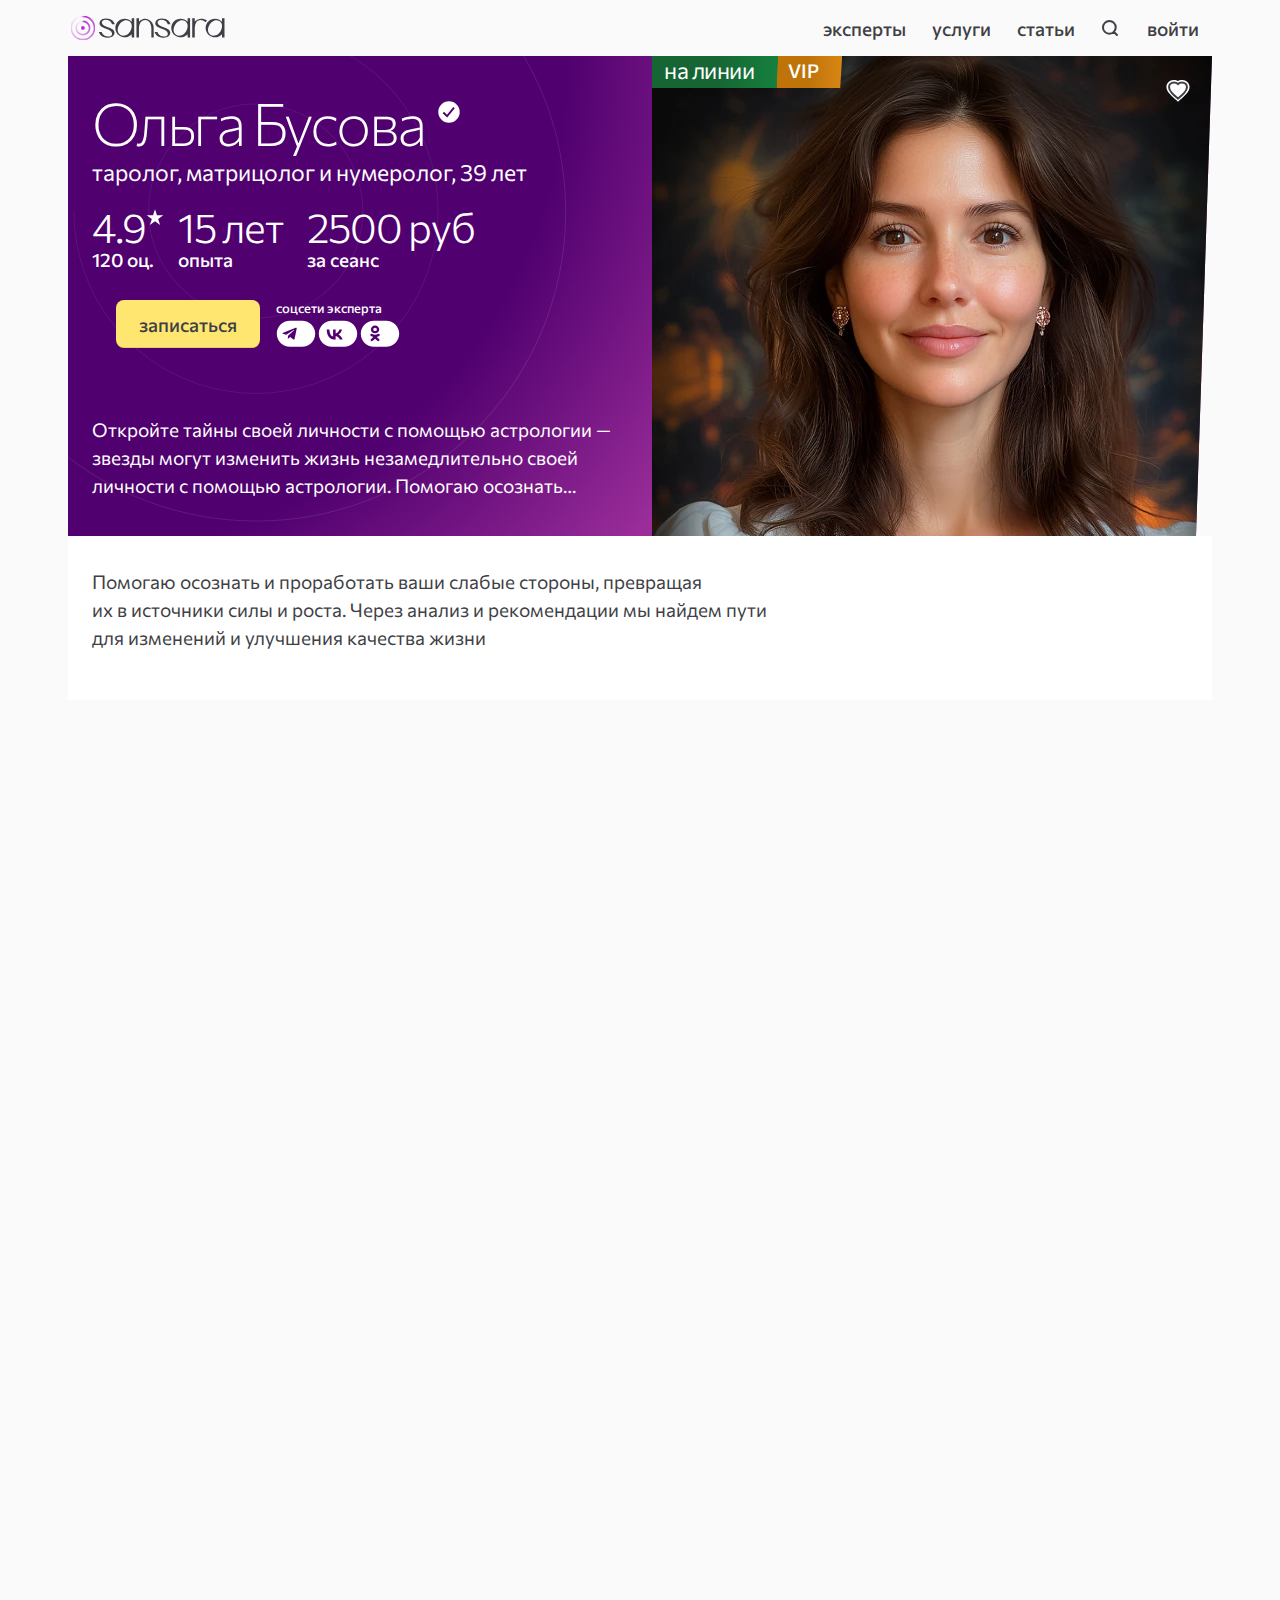
==== index_2.html @ cf4a1676 "Stable" ====
<!DOCTYPE html>
<html lang="ru">

<head>
  <meta charset="UTF-8">
  <meta name="viewport" content="width=device-width, initial-scale=1.0">
  <title>Sansara</title>
  <link rel="icon" type="image/x-icon" href="favicon.png" />
  <link rel="preload" href="fonts/commissioner_cyrillic-latin_200.woff2" as="font" type="font/woff2"
    crossorigin>
  <link rel="preload" href="fonts/commissioner_cyrillic-latin_300.woff2" as="font" type="font/woff2"
    crossorigin>
  <link rel="preload" href="fonts/commissioner_cyrillic-latin_400.woff2" as="font" type="font/woff2"
    crossorigin>
  <link rel="preload" href="fonts/commissioner_cyrillic-latin_500.woff2" as="font" type="font/woff2"
    crossorigin>
  <style media="all">
    @font-face {
      font-display: swap;
      font-family: "Commissioner";
      font-style: normal;
      font-weight: 200;
      src: url("fonts/commissioner_cyrillic-latin_200.woff2") format('woff2');
      text-rendering: optimizeLegibility;
    }

    @font-face {
      font-display: swap;
      font-family: "Commissioner";
      font-style: normal;
      font-weight: 300;
      src: url("fonts/commissioner_cyrillic-latin_300.woff2") format('woff2');
      text-rendering: optimizeLegibility;
    }

    @font-face {
      font-display: swap;
      font-family: "Commissioner";
      font-style: normal;
      font-weight: 400;
      src: url("fonts/commissioner_cyrillic-latin_400.woff2") format('woff2');
      text-rendering: optimizeLegibility;
    }

    @font-face {
      font-display: swap;
      font-family: "Commissioner";
      font-style: normal;
      font-weight: 500;
      src: url("fonts/commissioner_cyrillic-latin_500.woff2") format('woff2');
      text-rendering: optimizeLegibility;
    }
  </style>
  <link rel="stylesheet" href="css/style.css">
  <link rel="stylesheet" href="css/utils.css">
  <link rel="stylesheet" href="css/modal.css">
  <link rel="stylesheet" href="css/page-profile.css?v0.0.8">
</head>

<body class="page-index">
  <header class="header bg-fafafa">
    <div class="wrapper">
      <a class="logo logo--size-m" href="/" aria-label="На главную страницу">
        <svg width="386" height="72" viewBox="0 0 386 72" fill="none"
          xmlns="http://www.w3.org/2000/svg" aria-hidden="true">
          <foreignObject x="6" y="6" width="60" height="60" clip-path="url(#clip)">
            <div
              style="background-image: conic-gradient(from 350deg, rgba(255, 255, 255, 0), #B532D2 5%, rgba(255, 255, 255, 0) 100%);width: 100%;height: 100%;"
              xmlns="http://www.w3.org/1999/xhtml"></div>
          </foreignObject>
          <g class="sign">
            <clipPath id="clip">
              <path
                d="M36 22.07C28.268 22.07 22 28.338 22 36.07C22 43.802 28.268 50.07 36 50.07C43.732 50.07 50 43.802 50 36.07C50 28.338 43.732 22.07 36 22.07ZM18 36.07C18 26.1289 26.0589 18.07 36 18.07C45.9411 18.07 54 26.1289 54 36.07C54 46.0111 45.9411 54.07 36 54.07C26.0589 54.07 18 46.0111 18 36.07Z"
                fill="url(#paint0_angular_5142_13630)" />
              <path
                d="M36 10.07C21.6406 10.07 10 21.7106 10 36.07C10 50.4294 21.6406 62.07 36 62.07C50.3594 62.07 62 50.4294 62 36.07C62 21.7106 50.3594 10.07 36 10.07ZM6 36.07C6 19.5015 19.4315 6.07001 36 6.07001C52.5685 6.07001 66 19.5015 66 36.07C66 52.6385 52.5685 66.07 36 66.07C19.4315 66.07 6 52.6385 6 36.07Z" />
            </clipPath>
            <circle cx="36" cy="36" r="4.5" fill="#B532D2" />
          </g>
          <g class="label">
            <path
              d="M92.898 33C101.598 36.2 111.998 39 112.198 46.9C112.298 50.9 109.898 59.2 96.198 59.5C81.998 59.9 75.998 51.9 74.498 46.1H81.298C83.098 50.3 86.898 57.1 96.298 56.8C103.598 56.6 106.398 54 106.298 49.8C106.149 42.7787 97.1443 39.8488 91.598 38C83.998 35.3 76.198 32.3 76.098 25.4C75.998 21.4 78.198 13 91.398 13C106.198 13 111.798 21.3 112.798 27.4H106.398C105.998 26 103.398 16 90.998 16C85.698 16 81.598 19 81.598 22.4C81.598 26.8 84.798 29.8 92.798 33C92.798 33 92.798 33 92.898 33Z" />
            <path
              d="M153.702 12.7H159.702V59H153.702V51.1C149.502 55.8 143.502 58.8 136.702 58.8C132.019 58.8 127.351 57.3117 123.602 54.5C117.902 50.5 114.202 43.8 114.202 36.2C114.202 23.8 124.302 13.7 136.702 13.7C143.25 13.7 149.4 16.5603 153.702 21.4V12.7ZM150.202 43.8C155.602 34.6 155.395 24.4037 147.202 19.4C143.459 17.1145 138.509 17.0974 134.502 18.7C130.102 20.5 126.202 24 123.602 28.6C118.202 37.9 118.374 48.0779 126.602 53.1C130.433 55.4382 135.196 55.3208 139.302 53.7C143.702 52 147.602 48.4 150.202 43.8Z" />
            <path
              d="M171.181 59H165.181V12.8H171.381V20.6C171.381 20.6 176.981 13.7 186.281 13.7C195.581 13.7 206.681 22.7 206.681 34.1C206.681 45.4 207.081 59 207.081 59H201.081C201.081 59 201.081 48.8 201.081 37.7C201.081 26.7 195.781 16.8 186.081 16.8C176.381 16.8 171.181 25.7 171.181 38.5C171.181 51.3 171.181 59 171.181 59Z" />
            <path
              d="M227.425 33C236.124 36.2 246.525 39 246.725 46.9C246.825 50.9 244.425 59.2 230.725 59.5C216.525 59.9 210.525 51.9 209.025 46.1H215.825C217.625 50.3 221.425 57.1 230.825 56.8C238.124 56.6 240.925 54 240.825 49.8C240.676 42.7788 231.672 39.8488 226.124 38C218.525 35.3 210.725 32.3 210.625 25.4C210.525 21.4 212.725 13 225.925 13C240.725 13 246.325 21.3 247.325 27.4H240.925C240.525 26 237.925 16 225.525 16C220.225 16 216.124 19 216.124 22.4C216.124 26.8 219.325 29.8 227.325 33C227.325 33 227.325 33 227.425 33Z" />
            <path
              d="M335.508 18.1L331.308 22.3C326.272 16.8768 319.42 15.3073 313.308 18.8C313.308 18.8 306.708 21.7 305.808 36.5V59H299.708V12.8H305.808V20.6C313.663 12.7446 325.143 10.8776 335.508 18.1Z" />
            <path
              d="M288.563 12.7H294.563V59H288.563V51.1C284.363 55.8 278.363 58.8 271.563 58.8C266.88 58.8 262.212 57.3117 258.463 54.5C252.763 50.5 249.063 43.8 249.063 36.2C249.063 23.8 259.163 13.7 271.563 13.7C278.111 13.7 284.261 16.5603 288.563 21.4V12.7ZM285.063 43.8C290.463 34.6 290.256 24.4037 282.063 19.4C278.32 17.1145 273.369 17.0974 269.363 18.7C264.963 20.5 261.063 24 258.463 28.6C253.063 37.9 253.235 48.0779 261.463 53.1C265.293 55.4382 270.057 55.3208 274.163 53.7C278.563 52 282.463 48.4 285.063 43.8Z" />
            <path
              d="M371.534 12.7H377.534V59H371.534V51.1C367.334 55.8 361.334 58.8 354.534 58.8C349.85 58.8 345.183 57.3117 341.434 54.5C335.734 50.5 332.034 43.8 332.034 36.2C332.034 23.8 342.134 13.7 354.534 13.7C361.082 13.7 367.232 16.5603 371.534 21.4V12.7ZM368.034 43.8C373.434 34.6 373.227 24.4037 365.034 19.4C361.291 17.1145 356.34 17.0974 352.334 18.7C347.934 20.5 344.034 24 341.434 28.6C336.034 37.9 336.206 48.0779 344.434 53.1C348.264 55.4382 353.028 55.3208 357.134 53.7C361.534 52 365.434 48.4 368.034 43.8Z" />
          </g>
        </svg>
      </a>
      <a href="#" class="menu-hamburger">
        <svg class="menu-hamburger__icon menu-hamburger__icon_open" width="24" height="24"
          viewBox="0 0 24 24" fill="none" xmlns="http://www.w3.org/2000/svg">
          <path d="M4 12H20M4 5H18M4 19H16" stroke="#3F3F46" stroke-width="2"
            stroke-linecap="round"></path>
        </svg>
        <svg class="menu-hamburger__icon menu-hamburger__icon_close" width="24" height="24"
          viewBox="0 0 24 24" fill="none" xmlns="http://www.w3.org/2000/svg">
          <path d="M6 6L12 12M18 18L12 12M12 12L18 6M12 12L6 18" stroke="white" stroke-width="1.8"
            stroke-linecap="round"></path>
        </svg>
        <span>меню</span>
      </a>
      <nav class="nav">
        <span class="nav__close">
          меню
        </span>
        <ul class="menu">
          <li class="menu__item"><a href="experts" class="menu__link">эксперты</a>
          </li>
          <li class="menu__item"><a href="services" class="menu__link">услуги</a></li>
          <li class="menu__item"><a href="articles" class="menu__link">статьи</a></li>
          <li class="menu__item">
            <a href="#" class="menu__link menu__link_icon search-modal-open">
              <svg class="menu__icon menu__icon_desktop" width="24" height="24" viewBox="0 0 24 24"
                fill="none" xmlns="http://www.w3.org/2000/svg">
                <path
                  d="M19 19L15.8828 15.8828M15.8828 15.8828C17.0365 14.7292 17.75 13.1354 17.75 11.375C17.75 7.85418 14.8958 5 11.375 5C7.85418 5 5 7.85418 5 11.375C5 14.8958 7.85418 17.75 11.375 17.75C13.1354 17.75 14.7292 17.0365 15.8828 15.8828Z"
                  stroke="#3F3F46" stroke-width="2" stroke-linecap="round"></path>
              </svg>
              <svg class="menu__icon menu__icon_mobile" width="23" height="23" viewBox="0 0 23 23"
                fill="none" xmlns="http://www.w3.org/2000/svg">
                <path
                  d="M21 21L16.7432 16.7432M16.7432 16.7432C18.3061 15.1803 19.2727 13.0212 19.2727 10.6364C19.2727 5.86663 15.4061 2 10.6364 2C5.86663 2 2 5.86663 2 10.6364C2 15.4061 5.86663 19.2727 10.6364 19.2727C13.0212 19.2727 15.1803 18.3061 16.7432 16.7432Z"
                  stroke="white" stroke-width="2.5" stroke-linecap="round"></path>
              </svg>
            </a>
          </li>
          <li class="menu__item">
            <a href="cabinet" class="menu__link">
              войти
            </a>
          </li>
        </ul>
      </nav>
    </div>
  </header>

  <main style="padding-block-end: 62.5rem;">
    <div class="bg-fafafa">
      <div class="wrapper">
        <section class="showcase-two showcase-two--fit-1">
          <div class="showcase-two_body">
            <div class="showcase-two_body-start">
              <div class="showcase-two_body-wrap showcase-two_body-wrap--fit-1">
                <h1 class="showcase-two_title showcase-two_title--fit-1 line-clamp">
                  Ольга Бусова
                </h1>
                <span class="tooltip-one showcase-two_real">
                  <button class="noticer-one noticer-one--size-s-m" aria-labelledby="tooltip-real">
                    <svg class="noticer-one_icon" width="20" height="20" viewBox="0 0 20 20"
                      fill="none" xmlns="http://www.w3.org/2000/svg" aria-hidden="true">
                      <path fill-rule="evenodd" clip-rule="evenodd"
                        d="M9.99998 18.9473C14.9415 18.9473 18.9473 14.9415 18.9473 9.99998C18.9473 5.05849 14.9415 1.05261 9.99998 1.05261C5.05849 1.05261 1.05261 5.05849 1.05261 9.99998C1.05261 14.9415 5.05849 18.9473 9.99998 18.9473ZM4.71998 10.99L5.81998 9.85998L8.33998 12.32L13.59 5.81998L14.81 6.80998L8.47998 14.65L4.71998 10.99Z"
                        fill="currentColor"></path>
                    </svg>
                  </button>
                  <!-- <span class="tooltip-one_txt" role="tooltip" id="tooltip-real">
                    <span class="vh">Тултип: </span>
                    текст текст текст
                  </span> -->
                </span>
              </div>
              <p class="showcase-two_add line-clamp">
                Таролог, матрицолог и&nbsp;нумеролог, 39&nbsp;лет
              </p>
              <div class="showcase-two_body-wrap showcase-two_body-wrap--fit-2">
                <div class="factoid-two factoid-two--theme-1 showcase-two_factoid">
                  <span class="factoid-two_value">
                    4.9
                    <svg class="factoid-two_icon factoid-two_icon--fit-1" width="16" height="16"
                      viewBox="0 0 16 16" fill="none" xmlns="http://www.w3.org/2000/svg"
                      aria-hidden="true">
                      <path
                        d="M8 1L9.5716 5.83688H14.6574L10.5429 8.82624L12.1145 13.6631L8 10.6738L3.8855 13.6631L5.4571 8.82624L1.3426 5.83688H6.4284L8 1Z"
                        fill="currentColor"></path>
                    </svg>
                  </span>
                  <span class="factoid-two_label">120 оц.</span>
                </div>
                <div class="factoid-two factoid-two--theme-1 showcase-two_factoid">
                  <span class="factoid-two_value">15 лет</span>
                  <span class="factoid-two_label">опыта</span>
                </div>
                <div class="factoid-two factoid-two--theme-1 showcase-two_factoid">
                  <span class="factoid-two_value">2500 руб</span>
                  <span class="factoid-two_label">за сеанс</span>
                </div>
              </div>
              <div class="showcase-two_body-wrap showcase-two_body-wrap--fit-3">
                <button class="button-primary button-primary_s showcase-two_btn">
                  Записаться
                </button>
                <div class="showcase-two_social">
                  <span class="showcase-two_social-label">
                    Соцсети эксперта
                  </span>
                  <div class="showcase-two_social-nav">
                    <a class="showcase-two_social-link showcase-two_social-link--theme-tlg" href="#"
                      aria-label="Канал эксперта в Телеграме" target="_blank" rel="noopener">
                      <svg class="showcase-two_social-icon" width="51" height="36"
                        viewBox="0 0 51 36" fill="none" xmlns="http://www.w3.org/2000/svg">
                        <path
                          d="M50 17.5C50 26.6127 42.5365 34 33.3299 34H17.6701C8.46346 34 1 26.6127 1 17.5C1 8.3873 8.46346 1 17.6701 1H33.3299C42.5365 1 50 8.3873 50 17.5ZM23.6347 24.0694L26.3644 11.3025C26.6145 10.1887 25.9477 9.735 25.1559 9.96188L9.09005 16.1494C7.98566 16.5619 8.00649 17.1806 8.90251 17.4488L13.07 18.7275L22.5303 12.8494C23.0304 12.5606 23.3847 12.7256 23.0304 13.0144L15.3205 19.9238L15.0288 24.0488C15.3518 24.0455 15.666 23.8899 15.8623 23.6363L17.946 21.7181L22.1136 24.7706C22.8846 25.1831 23.4263 24.9769 23.6347 24.0694Z"
                          fill="currentColor" />
                      </svg>
                    </a>
                    <a class="showcase-two_social-link showcase-two_social-link--theme-vk" href="#"
                      aria-label="Страница эксперта во ВКонтакте" target="_blank" rel="noopener">
                      <svg class="showcase-two_social-icon" width="51" height="35"
                        viewBox="0 0 51 35" fill="none" xmlns="http://www.w3.org/2000/svg">
                        <path fill-rule="evenodd"
                          d="M33.3299 34C42.5365 34 50 26.6127 50 17.5C50 8.3873 42.5365 1 33.3299 1H17.6701C8.46346 1 1 8.3873 1 17.5C1 26.6127 8.46346 34 17.6701 34H33.3299ZM14.5612 12H11.1031C11.2499 19.2678 14.1942 25 22.4999 25V20.3544C25.0367 20.6146 26.9549 22.5275 27.7248 25H31.3093C30.3248 21.3043 27.7374 19.2613 26.1219 18.4805C27.7374 17.5175 30.0092 15.1752 30.5519 12H27.2956C26.5888 14.5766 24.494 16.9189 22.4999 17.1401V12H19.2436V21.005C17.2242 20.4845 14.6748 17.96 14.5612 12Z"
                          fill="currentColor" />
                      </svg>
                    </a>
                    <a class="showcase-two_social-link showcase-two_social-link--theme-ok" href="#"
                      aria-label="Страница эксперта в Одноклассниках" target="_blank"
                      rel="noopener">
                      <svg class="showcase-two_social-icon" width="51" height="35"
                        viewBox="0 0 51 35" fill="none" xmlns="http://www.w3.org/2000/svg">
                        <path
                          d="M16.9146 12C16.9146 13.2143 17.8987 14.1429 19.1856 14.1429C20.4724 14.1429 21.4565 13.2143 21.4565 12C21.4565 10.7857 20.4724 9.85714 19.1856 9.85714C17.8987 9.85714 16.9146 10.7857 16.9146 12Z"
                          fill="currentColor" />
                        <path fill-rule="evenodd"
                          d="M50 17.5C50 26.6127 42.5365 34 33.3299 34H17.6701C8.46346 34 1 26.6127 1 17.5C1 8.3873 8.46346 1 17.6701 1H33.3299C42.5365 1 50 8.3873 50 17.5ZM24.4845 20.3571C23.5761 20.9286 22.5163 21.3571 21.3808 21.5714L24.4088 24.4286C25.0144 25.0714 25.0144 26 24.4088 26.5714C23.7275 27.1429 22.7434 27.1429 22.1378 26.5714L19.1856 23.7857L16.2333 26.5714C15.9305 26.8571 15.4763 27 15.0978 27C14.6436 27 14.2651 26.8571 13.9623 26.5714C13.3568 25.9286 13.3568 25 13.9623 24.4286L16.9903 21.5714C15.9305 21.3571 14.8707 20.9286 13.8866 20.3571C13.1297 19.9286 12.9026 19 13.3568 18.2857C13.8109 17.5714 14.795 17.3571 15.552 17.7857C17.7473 19.0714 20.6238 19.0714 22.8191 17.7857C23.5761 17.3571 24.5602 17.5714 25.0144 18.2857C25.4686 19 25.2415 19.9286 24.4845 20.3571ZM13.8866 12C13.8866 9.21429 16.2333 7 19.1856 7C22.1378 7 24.4845 9.21429 24.4845 12C24.4845 14.7857 22.1378 17 19.1856 17C16.2333 17 13.8866 14.7857 13.8866 12Z"
                          fill="currentColor" />
                      </svg>
                    </a>
                  </div>
                </div>
              </div>
            </div>
            <div class="showcase-two_body-end">
              <p class="showcase-two_body-slogan line-clamp">
                Откройте тайны своей личности с&nbsp;помощью астрологии&nbsp;&mdash; звезды могут
                изменить жизнь незамедлительно своей личности с&nbsp;помощью астрологии. Помогаю
                осознать и&nbsp;проработать ваши слабые стороны, превращая их&nbsp;в&nbsp;источники
                силы и&nbsp;роста. Через анализ и&nbsp;рекомендации мы&nbsp;найдем пути для
                изменений и&nbsp;улучшения качества жизни
              </p>
            </div>
          </div>
          <div class="showcase-two_head">
            <div class="marker-set showcase-two_head-left">
              <span
                class="marker-one marker-one--size-s-m marker-one--theme-vip marker-one--theme-accent"
                aria-label="Категория эксперта">
                vip
              </span>
              <span class="marker-one marker-one--size-s-m marker-one--theme-online"
                aria-label="Статус эксперта">
                на линии
              </span>
            </div>
            <div class="showcase-two_head-right">
              <button class="js-button-fav button-fav button-fav--size-s"
                aria-label="Добавить в избранное">
                <svg class="button-fav_icon" width="28" height="28" viewBox="0 0 28 28" fill="none"
                  xmlns="http://www.w3.org/2000/svg">
                  <path class="outer" fill-rule="evenodd"
                    d="M18.3837 4.01611C22.2362 4.01611 25.5657 7.3 25.5657 10.7059C25.5657 13.7828 24.0582 15.9752 22.2 18.1C19.7645 20.8849 16.7894 23.2845 13.9997 25.7C11.2099 23.2844 8.23555 20.8851 5.8 18.1C3.94299 15.9765 2.42969 13.7837 2.42969 10.7059C2.42969 7.3 5.75654 4.01612 9.60969 4.01612C11.6151 4.01612 13.0824 4.4496 14 5.06791C14.9167 4.44913 16.3792 4.01611 18.3837 4.01611Z">
                  </path>
                  <path class="inner"
                    d="M20.2142 16.7854C18.4036 18.8558 16.5964 20.3663 13.9995 22.6149C11.4025 20.3663 9.59466 18.8558 7.78412 16.7854C6.14977 14.9165 5.03223 13.3392 5.03223 11.1281C5.03223 8.50821 7.27187 6.50659 10.0902 6.50659C12.24 6.50659 13.9995 8.06037 13.9995 8.06037C13.9995 8.06037 15.5 6.50659 17.9034 6.50659C20.7218 6.50659 22.9632 8.50821 22.9632 11.1281C22.9632 13.3392 21.8485 14.9165 20.2142 16.7854Z"
                    stroke-width="2"></path>
                </svg>
              </button>
            </div>
            <picture class="showcase-two_avatar-pic" aria-hidden="true">
              <source
                srcset="storage/uploads/experts/public/124/avatar/560.webp, storage/uploads/experts/public/124/avatar/1120@2x.webp 2x"
                type="image/webp">
              <img src="storage/uploads/experts/public/124/avatar/560.jpg"
                srcset="storage/uploads/experts/public/124/avatar/1120@2x.jpg 2x" width="560"
                height="560" alt="Эксперт Имя Эксперта">
            </picture>
          </div>
        </section>
        <style>
          @media (width <=767px) {
            .promo-details__bottom {
              margin-inline: calc(var(--layout_wrap-pad-inline-phone) * -1);
            }
          }

          @media (width >=768px) {
            .promo-details__bottom {
              padding-inline: 1.5rem;
            }
          }
        </style>
        <div class="promo-details__bottom">
          <div class="promo-details__bottom-content">
            <p class="promo-details__bottom-desc">
              Помогаю осознать и&nbsp;проработать ваши слабые стороны, превращая
              их&nbsp;в&nbsp;источники силы и&nbsp;роста. Через анализ и&nbsp;рекомендации
              мы&nbsp;найдем пути для&nbsp;изменений и&nbsp;улучшения качества жизни
            </p>
          </div>
        </div>
      </div>
    </div>

  </main>
  <script src="app.js"></script>
  <!-- <script src="https://cdn.jsdelivr.net/npm/@floating-ui/core@1.6.8"></script> -->
  <!-- <script src="https://cdn.jsdelivr.net/npm/@floating-ui/dom@1.6.12"></script> -->
</body>

</html>
---- css/style.css ----
:root {
  --ui-gray-50: #fafafa;
  --ui-gray-100: #f4f4f5;
  --ui-gray-150: #ececee;
  --ui-gray-200: #e4e4e7;
  --ui-gray-250: #dcdce0;
  --ui-gray-300: #d4d4d8;
  --ui-gray-350: #b1b1b9;
  --ui-gray-400: #a1a1aa;
  --ui-gray-500: #71717a;
  --ui-gray-600: #52525b;
  --ui-gray-650: #494950;
  --ui-gray-700: #3f3f46;
  --ui-gray-750: #333338;
  --ui-gray-800: #27272a;
  --ui-gray-900: #18181b;
  --ui-red-900: #7f1d1d;
  --ui-red-800: #991b1b;
  --ui-red-700: #b91c1c;
  --ui-red-600: #dc2626;
  --ui-red-500: #ef4444;
  --ui-red-400: #f87171;
  --ui-red-300: #fca5a5;
  --ui-red-200: #fecaca;
  --ui-red-100: #fee2e2;
  --ui-red-50: #fef2f2;
  --ui-yellow-900: #713f12;
  --ui-yellow-800: #854d0e;
  --ui-yellow-700: #a16207;
  --ui-yellow-600: #ca8a04;
  --ui-yellow-500: #eab308;
  --ui-yellow-400: #facc15;
  --ui-yellow-300: #fde047;
  --ui-yellow-200: #fef08a;
  --ui-yellow-100: #fef9c3;
  --ui-yellow-50: #fefce8;
  --ui-green-900: #14532d;
  --ui-green-800: #166534;
  --ui-green-700: #15803d;
  --ui-green-600: #16a34a;
  --ui-green-500: #22c55e;
  --ui-green-400: #4ade80;
  --ui-green-300: #86efac;
  --ui-green-200: #bbf7d0;
  --ui-green-100: #dcfce7;
  --ui-green-50: #f0fdf4;
  --ui-social-tw: #1da1f2;
  --ui-social-fb: #3b5998;
  --ui-social-yt: red;
  --ui-social-ok: #ee8208;
  --ui-social-vk: #2787f5;
  --ui-social-mir: #005ff9;
  --ui-social-skype: #0078ca;
  --ui-social-tlg: #0084C6;
  --ui-social-wtsp: #03b55c;
  --ui-social-viber: #574e92;
  --primary-50: #fafafa;
  --primary-100: #f0d3df;
  --primary-150: #e1b0ca;
  --primary-200: #d390ba;
  --primary-250: #c573ad;
  --primary-300: #b659a4;
  --primary-350: #a8429e;
  --primary-400: #9a2d99;
  --primary-450: #811b8c;
  --primary-500: #680c7d;
  --primary-550: #50006f;
  --primary-600: #3d005c;
  --primary-650: #2c0048;
  --primary-700: #1d0035;
  --primary-750: #2e2932;
  --accent-100: #fff4c2;
  --accent-200: #ffe671;
  --accent-300: #f5d747;
  --modal-fill: white;
  --font-family: "Commissioner", sans-serif;
  --rem-in-px: .0625rem;
  --typo-2xs-fs: calc(13*var(--rem-in-px));
  --typo-2xs-lh-s: calc(16*var(--rem-in-px));
  --typo-2xs-lh-m: calc(20*var(--rem-in-px));
  --typo-2xs-lh-l: calc(24*var(--rem-in-px));
  --typo-2xs-ps-s: 0;
  --typo-2xs-ps-m: calc(8*var(--rem-in-px));
  --typo-2xs-ps-l: calc(12*var(--rem-in-px));
  --typo-xs-fs: calc(16*var(--rem-in-px));
  --typo-xs-lh-s: calc(20*var(--rem-in-px));
  --typo-xs-lh-m: calc(24*var(--rem-in-px));
  --typo-xs-lh-l: calc(28*var(--rem-in-px));
  --typo-xs-ps-s: 0;
  --typo-xs-ps-m: calc(12*var(--rem-in-px));
  --typo-xs-ps-l: calc(16*var(--rem-in-px));
  --typo-s-fs: calc(19*var(--rem-in-px));
  --typo-s-lh-s: calc(24*var(--rem-in-px));
  --typo-s-lh-m: calc(28*var(--rem-in-px));
  --typo-s-lh-l: calc(32*var(--rem-in-px));
  --typo-s-ps-s: 0;
  --typo-s-ps-m: calc(16*var(--rem-in-px));
  --typo-s-ps-l: calc(20*var(--rem-in-px));
  --typo-m-fs: calc(23*var(--rem-in-px));
  --typo-m-lh-xs: calc(24*var(--rem-in-px));
  --typo-m-lh-s: calc(28*var(--rem-in-px));
  --typo-m-lh-m: calc(32*var(--rem-in-px));
  --typo-m-lh-l: calc(36*var(--rem-in-px));
  --typo-m-ps-s: 0;
  --typo-m-ps-m: calc(20*var(--rem-in-px));
  --typo-m-ps-l: calc(24*var(--rem-in-px));
  --typo-l-fs: calc(28*var(--rem-in-px));
  --typo-l-lh-s: calc(36*var(--rem-in-px));
  --typo-l-lh-m: calc(40*var(--rem-in-px));
  --typo-l-lh-l: calc(44*var(--rem-in-px));
  --typo-l-ps-s: 0;
  --typo-l-ps-m: calc(24*var(--rem-in-px));
  --typo-l-ps-l: calc(28*var(--rem-in-px));
  --typo-xl-fs: calc(34*var(--rem-in-px));
  --typo-xl-lh-s: calc(42*var(--rem-in-px));
  --typo-xl-lh-m: calc(48*var(--rem-in-px));
  --typo-xl-lh-l: calc(56*var(--rem-in-px));
  --typo-xl-ps-s: 0;
  --typo-xl-ps-m: calc(28*var(--rem-in-px));
  --typo-xl-ps-l: calc(36*var(--rem-in-px));
  --typo-2xl-fs: calc(41*var(--rem-in-px));
  --typo-2xl-lh-s: calc(48*var(--rem-in-px));
  --typo-2xl-lh-m: calc(56*var(--rem-in-px));
  --typo-2xl-lh-l: calc(64*var(--rem-in-px));
  --typo-2xl-ps-s: 0;
  --typo-2xl-ps-m: calc(36*var(--rem-in-px));
  --typo-2xl-ps-l: calc(44*var(--rem-in-px));
  --typo-3xl-fs: calc(49*var(--rem-in-px));
  --typo-3xl-lh-s: calc(56*var(--rem-in-px));
  --typo-3xl-lh-m: calc(64*var(--rem-in-px));
  --typo-3xl-lh-l: calc(72*var(--rem-in-px));
  --typo-3xl-ps-s: 0;
  --typo-3xl-ps-m: calc(44*var(--rem-in-px));
  --typo-3xl-ps-l: calc(52*var(--rem-in-px));
  --typo-4xl-fs: calc(59*var(--rem-in-px));
  --typo-4xl-lh-s: calc(72*var(--rem-in-px));
  --typo-4xl-lh-m: calc(84*var(--rem-in-px));
  --typo-4xl-lh-l: calc(96*var(--rem-in-px));
  --typo-5xl-fs: calc(71*var(--rem-in-px));
  --typo-5xl-lh-s: calc(84*var(--rem-in-px));
  --typo-5xl-lh-m: calc(100*var(--rem-in-px));
  --typo-5xl-lh-l: calc(112*var(--rem-in-px));
  --typo-6xl-fs: calc(85*var(--rem-in-px));
  --typo-6xl-lh-s: calc(100px*var(--rem-in-px));
  --typo-6xl-lh-m: calc(116px*var(--rem-in-px));
  --typo-6xl-lh-l: calc(136px*var(--rem-in-px));
  --typo-7xl-fs: calc(102*var(--rem-in-px));
  --typo-8xl-fs: calc(122*var(--rem-in-px));
  --typo-9xl-fs: calc(146*var(--rem-in-px));
  --typo-10xl-fs: calc(175*var(--rem-in-px));
  --typo-11xl-fs: calc(210*var(--rem-in-px));
  --bdrs-4: calc(4*var(--rem-in-px));
  --bdrs-8: calc(8*var(--rem-in-px));
  --bdrs-16: calc(16*var(--rem-in-px));
  --bdrs-32: calc(32*var(--rem-in-px));
  --shadow-one-s: 0 .0625rem .125rem 0 rgba(0, 0, 0, 0.051);
  --shadow-one-m: 0 .25rem .375rem -.0625rem rgba(0, 0, 0, 0.102), 0 .125rem .25rem -.125rem rgba(0, 0, 0, 0.102);
  --shadow-one-l: 0 .625rem .9375rem -.1875rem rgba(0, 0, 0, 0.102), 0 .25rem .375rem -.25rem rgba(0, 0, 0, 0.102);
  --shadow-one-xl: 0 1.25rem 1.5625rem -.3125rem rgba(0, 0, 0, 0.102), 0 .5rem .625rem -.375rem rgba(0, 0, 0, 0.102);
  --shadow-one-2xl: 0 1.5625rem 3.125rem -.75rem rgba(0, 0, 0, 0.251);
  --theme-clip-path-one: url("data:image/svg+xml,%3Csvg width='114' height='114' xmlns='http://www.w3.org/2000/svg'%3E%3Cpath d='M2.51 35.81c2.02-15.22 4.04-19.8 8.77-24.53C16 6.55 20.59 4.53 35.8 2.5a149.08 149.08 0 0 1 42.38 0c15.22 2.02 19.8 4.04 24.53 8.77 4.73 4.73 6.75 9.31 8.77 24.53a149.08 149.08 0 0 1 0 42.38c-2.02 15.22-4.04 19.8-8.77 24.53-4.73 4.73-9.31 6.75-24.53 8.77a149.08 149.08 0 0 1-42.38 0c-15.22-2.02-19.8-4.04-24.53-8.77C6.55 98 4.53 93.41 2.5 78.2a149.08 149.08 0 0 1 0-42.38Z'/%3E%3C/svg%3E");
  --hover-fade-m: hsla(0, 0%, 10%, .1);
  --ui-overlay-one: rgba(24, 24, 27, 0.96);
  --layout_wrap-pad-inline-phone: 0.75rem;
  --layout_wrap-pad-inline-desktop: 1.25rem;
}

* {
  margin: 0;
  box-sizing: border-box;
  padding: 0;
}

/* *:focus {
    outline: 2px auto -webkit-focus-ring-color;
}

@supports selector(:focus-visible) {
    :focus:not(:focus-visible) {
        outline: none;
    }

    :focus-visible {
        outline: 2px auto -webkit-focus-ring-color;
    }
} */
.vh {
  position: absolute;
  border: 0;
  margin: -1px;
  height: 1px;
  width: 1px;
  overflow: hidden;
  padding: 0;
  clip: rect(0 0 0 0);
}

.line-clamp {
  display: -webkit-box;
  overflow: hidden;
  text-overflow: ellipsis;
  -webkit-line-clamp: var(--_clamp-amount);
  -webkit-box-orient: vertical;
}

a {
  text-decoration: none;
}

button {
  border: none;
  font-family: inherit;
  cursor: pointer;
}

img {
  height: auto;
  max-width: 100%;
}

body {
  background-color: var(--ui-gray-50);
  font-family: var(--font-family);
  overflow-wrap: anywhere;
}

.no-overflow {
  overflow: hidden;
}

@media (width <=767px) {
  .wrapper {
    padding-inline: var(--layout_wrap-pad-inline-phone);
  }
}

@media (width >=768px) {
  .wrapper {
    max-width: 74rem;
    margin-inline: auto;
    padding-inline: var(--layout_wrap-pad-inline-desktop);
  }
}

.header .wrapper {
  display: flex;
  justify-content: space-between;
  align-items: center;
  height: 3.5rem;
}

.logo {
  z-index: 2;
  position: relative;
  font-size: 0;
}

.logo {
  inline-size: var(--self-size);
}

.logo--size-s {
  --self-size: 8rem;
}

.logo--size-m {
  --self-size: 10rem;
}

.logo svg {
  block-size: auto;
  inline-size: 100%;
}

.logo .label {
  fill: var(--ui-gray-700);
}

.logo--fit-inverse .label {
  fill: white;
}

.bg-fafafa {
  background: var(--ui-gray-50) !important;
}

.bg-ffffff {
  background: white !important;
}

.bg-f7f7f7 {
  background: #f7f7f7 !important;
}

.bg-ffffff-fafafa {
  background: linear-gradient(180deg, white 66%, var(--ui-gray-50) 100%) !important;
}

/* layout */
.filler {}

/* layout — end */
/* block */
.marker-one {
  --_clip-path-pad: 0.125rem;
  display: flex;
  justify-content: center;
  align-items: center;
  background: var(--_bg-fill);
  block-size: var(--_self-size);
  font-size: var(--_typo-size);
  line-height: normal;
  font-weight: var(--_typo-weight);
  padding-inline: var(--_pad-inline);
  clip-path: polygon(0 0, 100% 0, calc(100% - var(--_clip-path-pad)) 100%, 0% 100%);
}

.marker-one--theme-online {
  --_bg-fill: linear-gradient(to right, var(--ui-green-800) 50%, var(--ui-green-700));
}

.marker-one--theme-offline {
  --_bg-fill: linear-gradient(to right, var(--ui-gray-600) 50%, var(--ui-gray-500));
}

.marker-one--theme-vip {
  --_bg-fill: linear-gradient(to right, #bf740a 50%, #d88614);
}

.marker-one--theme-top {
  --_bg-fill: linear-gradient(to right, #ae0985 50%, #d714a6);
}

.marker-one--size-s {
  --_self-size: 1.5rem;
  --_pad-inline: 0.5rem 1rem;
  --_typo-size: var(--typo-xs-fs);
  --_typo-weight: 400;
  padding-block-end: 0.25rem;
}

.marker-one--size-s + .marker-one--size-s,
.marker-one--size-s-m + .marker-one--size-s-m {
  margin-inline-end: calc(var(--_clip-path-pad) * -1);
}

.marker-one--size-s:is(.marker-one--theme-vip) {
  --_typo-size: var(--typo-2xs-fs);
  --_typo-weight: 500;
  padding-block-end: 0;
  text-transform: uppercase;
}

@media (width <=767px) {
  .marker-one--size-s-m {
    --_self-size: 1.5rem;
    --_pad-inline: 0.5rem 1rem;
    --_typo-size: var(--typo-xs-fs);
    --_typo-weight: 400;
    padding-block-end: 0.25rem;
  }
}

.marker-one--theme-accent {
  padding-block-end: 0;
  text-transform: uppercase;
}

@media (width >=768px) {
  .marker-one--size-s-m {
    --_self-size: 2rem;
    --_pad-inline: 0.75rem 1.5rem;
    --_typo-size: var(--typo-m-fs);
    --_typo-weight: 400;
    padding-block-end: 0.25rem;
    letter-spacing: -.02em;
  }

  .marker-one--size-s-m:is(.marker-one--theme-accent) {
    --_typo-size: var(--typo-s-fs);
    --_typo-weight: 500;
  }
}

.marker-set {
  display: flex;
  flex-direction: row-reverse;
  justify-content: flex-start;
  align-items: flex-start;
}

.button-fav {
  background: none;
  inline-size: var(--_self-size);
  font-size: 0;
  aspect-ratio: 1;
}

.button-fav--size-s {
  --_self-size: 2.25rem;
}

.button-fav--size-s .button-fav_icon {
  height: auto;
  inline-size: 1.75rem;
}

.button-fav .outer {
  fill: white;
}

.button-fav .inner {
  --_color-fill: white;
  --_color-stroke: var(--ui-gray-700);
  fill: var(--_color-fill);
  stroke: var(--_color-stroke);
}

@media (hover: hover) and (pointer: fine) {
  .button-fav:hover .inner {
    stroke: var(--ui-red-600);
  }
}

.button-fav.is-active .inner {
  fill: var(--ui-red-700);
  stroke: var(--ui-red-700);
}

@media (hover: hover) and (pointer: fine) {
  .button-fav.is-active:hover .inner {
    fill: var(--ui-red-600);
    stroke: var(--ui-red-600);
  }
}

.noticer-one {
  border: none;
  background: none;
  inline-size: var(--_self-size);
  padding: 0;
  font-size: 0;
  color: var(--_normal-fill-color);
  cursor: pointer;
  appearance: none;
  aspect-ratio: 1;
}

@media (hover: hover) and (pointer: fine) {
  .noticer-one:hover {
    color: var(--_hover-fill-color);
  }
}

.noticer-one_icon {
  block-size: auto;
  inline-size: var(--_icon-size);
  font-size: 0;
}

.noticer-one--size-s {
  --_self-size: 2rem;
  --_icon-size: 1.25rem;
}

.noticer-one--size-m {
  --_self-size: 2rem;
  --_icon-size: 1.5rem;
}

@media (width <=767px) {
  .noticer-one--size-s-m {
    --_self-size: 2rem;
    --_icon-size: 1.25rem;
  }
}

@media (width >=768px) {
  .noticer-one--size-s-m {
    --_self-size: 2rem;
    --_icon-size: 1.5rem;
  }
}

.card-one {
  display: flex;
  flex-direction: column;
  background-color: white;
  border-bottom-left-radius: 1rem;
  border-bottom-right-radius: 1rem;
  box-shadow: var(--shadow-one-s);
}

@media (width <=767px) {
  .card-one--fit-one {
    inline-size: 20rem;
  }
}

@media (width >=768px) {
  .card-one--fit-one {
    min-inline-size: 0;
  }
}

@media (width <=767px) {
  .card-one:empty {
    display: none;
  }
}

.card-one_link {
  display: block;
}

.card-one_head {
  position: relative;
}

.card-one_avatar {
  position: relative;
  display: block;
  /* overflow: clip;
    border-top-left-radius: 1rem;
    border-top-right-radius: 1rem; */
}

.card-one_avatar-pic {
  position: relative;
  display: block;
  background-color: var(--ui-gray-300);
  /* aspect-ratio: 1.129; */
  min-block-size: 15.5rem;
}

@media (hover: hover) and (pointer: fine) {

  /* .card-one_avatar:hover::after {
        --_size: 2rem;
        z-index: 2;
        position: absolute;
        inset-block-start: 50%;
        inset-inline-start: 50%;
        content: 'в профиль';
        display: flex;
        justify-content: center;
        align-items: center;
        border-radius: var(--bdrs-8);
        background-color: rgba(0, 0, 0, .8);
        block-size: var(--_size);
        font-weight: 400;
        padding-block-end: 0.2em;
        font-size: var(--typo-xs-fs);
        line-height: normal;
        color: white;
        padding-inline: 0.75rem;
        translate: -50% calc(var(--_size) / -2);
    } */
  .card-one_avatar:hover::before {
    z-index: 1;
    position: absolute;
    inset: 0;
    content: '';
    background-color: var(--hover-fade-m);
  }
}

.card-one_avatar-pic img {
  position: absolute;
  inset: 0;
  block-size: 100%;
  inline-size: 100%;
  object-fit: cover;
  font-size: 0;
  image-rendering: smooth;
}

.card-one_head-left {
  z-index: 3;
  position: absolute;
  inset-block-start: 0;
  inset-inline-start: 0;
  color: white;
  pointer-events: none;
}

.card-one_head-right {
  z-index: 3;
  position: absolute;
  inset-block-start: 0;
  inset-inline-end: 0;
  padding-block-start: 0.5rem;
  padding-inline-end: 0.5rem;
}

.card-one_body {
  display: flex;
  flex-direction: column;
  justify-content: space-between;
  min-block-size: 15.5rem;
  block-size: 100%;
  padding: 1rem 0.75rem 1.25rem;
}

.card-one_title {
  --_clamp-amount: 1;
  font-size: var(--typo-m-fs);
  line-height: 1.75rem;
  font-weight: 500;
  color: var(--ui-gray-700);
}

.card-one_title--fit-1 {
  /* line clamp fix */
  display: block;
  white-space: nowrap;
}

.card-one_title--fit-2 {
  --_clamp-amount: 2;
}

.card-one_real {
  flex-shrink: 0;
}

.card-one_real .noticer-one {
  --_normal-fill-color: var(--ui-gray-400);
  --_hover-fill-color: var(--ui-gray-500);
}

.card-one_add {
  --_clamp-amount: 1;
  font-size: var(--typo-xs-fs);
  line-height: var(--typo-xs-lh-l);
  font-weight: 500;
  color: var(--ui-gray-700);
}

.card-one_slogan {
  --_clamp-amount: 2;
  font-size: var(--typo-xs-fs);
  line-height: var(--typo-xs-lh-s);
  color: var(--ui-gray-650);
}

.card-one_body-end {
  display: flex;
  flex-direction: column;
  row-gap: 1rem;
}

.card-one_body-wrap {
  display: flex;
  align-items: center;
}

.card-one_body-wrap--fit-1 {
  column-gap: 0;
}

.card-one_body-wrap--fit-2 {
  flex-wrap: wrap;
  margin-block-start: 0.5rem;
  min-block-size: 2.75rem;
  column-gap: 0.75rem;
}

.card-one_body-wrap--fit-3 {
  flex-wrap: wrap;
  column-gap: 0.5rem;
}

.card-one_body-wrap--fit-4 {
  flex-wrap: wrap;
  min-block-size: 2.75rem;
  column-gap: 0.5rem;
}

.card-one_body-wrap--fit-5 {
  flex-wrap: wrap;
  margin-block-start: 0.25rem;
  column-gap: 0.5rem;
}

.card-one_factoid {
  flex-shrink: 0;
}

.card-one_btn-secondary {
  min-inline-size: 7.5rem;
}

.card-one_btn-primary {
  inline-size: 100%;
}

.factoid-one {
  position: relative;
}

.factoid-one_value {
  white-space: nowrap;
  letter-spacing: -.02em;
  font-size: var(--typo-m-fs);
  line-height: var(--typo-m-lh-s);
  font-weight: 400;
  color: var(--ui-gray-700);
}

.factoid-one_value--one {
  display: flex;
  justify-content: flex-start;
  align-items: flex-start;
}

.factoid-one_label {
  display: block;
  font-size: var(--typo-xs-fs);
  line-height: 1rem;
  font-weight: 500;
  color: var(--ui-gray-700);
}

.factoid-one_icon {}

.factoid-one_icon--fit-one {
  position: relative;
  inset-block-start: 0.125rem;
  block-size: auto;
  inline-size: 1rem;
}

.factoid-one--free {
  --_fill-color: var(--primary-350);
  margin-inline-start: 0.25rem;
}

.factoid-one--free .factoid-one_value {
  position: relative;
  text-decoration: none;
}

.factoid-one--free .factoid-one_label {
  position: relative;
  color: var(--_fill-color);
}

/* .factoid-one--free::before {
    --_pad-inline-start: 0.375rem;
    position: absolute;
    inset-inline-start: calc(var(--_pad-inline-start) * -1);
    content: '';
    background-image: url("data:image/svg+xml,%3Csvg width='100' height='48' viewBox='0 0 100 48' fill='none' xmlns='http://www.w3.org/2000/svg'%3E%3Cg clip-path='url(%23clip0_5172_13583)'%3E%3Cpath d='M0 0H100V48H0V0Z' fill='url(%23paint0_linear_5172_13583)'/%3E%3C/g%3E%3Cdefs%3E%3ClinearGradient id='paint0_linear_5172_13583' x1='94.5' y1='30.5' x2='8.45343e-07' y2='-2.61918e-06' gradientUnits='userSpaceOnUse'%3E%3Cstop stop-color='%23F9F1FF' stop-opacity='0'/%3E%3Cstop offset='1' stop-color='%23F4E6FF'/%3E%3C/linearGradient%3E%3CclipPath id='clip0_5172_13583'%3E%3Crect width='100' height='48' fill='white'/%3E%3C/clipPath%3E%3C/defs%3E%3C/svg%3E%0A");
    background-repeat: no-repeat;
    background-size: cover;
    block-size: 115%;
    inline-size: calc(100% + var(--_pad-inline-start));
} */
.factoid-one--free .factoid-one_value::after {
  --_thin-base: 0.125rem;
  --_pad-inline-base: 10%;
  position: absolute;
  inset-block-start: 50%;
  inset-inline-start: 0;
  content: '';
  transform: translate(calc(var(--_pad-inline-base) * -0.5), 0);
  /* border-block-start: var(--_thin-base) solid white; */
  /* border-block-end: var(--_thin-base) solid white; */
  background-image: linear-gradient(to right, var(--_fill-color) 40%, transparent);
  block-size: var(--_thin-base);
  inline-size: calc(100% + (var(--_pad-inline-base) * 2));
}

.factoid-one--free_2 .factoid-one_value {
  position: relative;
  text-decoration: none;
}

/* block — end */
.menu {
  display: flex;
  align-items: center;
  list-style: none;
}

.menu__link {
  display: flex;
  justify-content: center;
  align-items: center;
  border: 0.0625rem solid transparent;
  border-radius: var(--bdrs-8);
  block-size: 2.25rem;
  text-transform: lowercase;
  font-family: inherit;
  font-size: var(--typo-s-fs);
  line-height: normal;
  font-weight: 500;
  color: var(--ui-gray-700);
  padding-inline: 0.75rem;
}

.menu__link_icon {
  align-items: center;
  padding: 3.5px 11px 3.5px 9px;
}

.menu__icon_mobile {
  display: none;
}

.menu__link_icon span {
  padding-bottom: 4px;
}

.menu__link:hover {
  border: 1px solid #fdf2f5;
  background: white;
}

.menu__link:focus {
  background: white;
  border-color: white;
}

@keyframes float-up-one {
  to {
    opacity: 1;
    transform: translateY(0);
  }
}

.chat-unit {
  display: flex;
  flex-direction: column;
  row-gap: .5rem;
}

@media (width >=768px) {
  .chat-unit {
    max-width: 24.625rem;
  }

  .chat-unit_item {
    display: flex;
    justify-content: flex-start;
    align-items: flex-end;
    gap: 8px;
  }

  .chat-unit_item:nth-child(even) {
    position: relative;
    left: 2rem;
  }

  .chat-unit_item--animated {
    opacity: 0;
    transform: translateY(.5rem);
    animation: float-up-one .4s ease forwards;
  }

  .chat-unit_item--animated:first-child {
    animation-delay: .4s;
  }

  .chat-unit_item--animated:last-child {
    animation-delay: .8s;
  }

  .chat-unit_user {
    flex-shrink: 0;
  }

  .chat-unit_bubble {
    --fill-color: white;
    position: relative;
    border-radius: 1rem;
    background-color: var(--fill-color);
    padding: 0.5rem 0.75rem 0.625rem;
  }

  .chat-unit_bubble-text {
    font-size: var(--typo-s-fs);
    line-height: 1.5rem;
    font-weight: 500;
    color: var(--ui-gray-600);
  }

  .chat-unit_bubble-tail {
    position: absolute;
    inset-block-end: -1px;
    fill: var(--fill-color);
  }

  .chat-unit_item--right {
    flex-direction: row-reverse;
  }

  .chat-unit_item--left .chat-unit_bubble-tail {
    inset-inline-start: -7px;
  }

  .chat-unit_item--right .chat-unit_bubble-tail {
    inset-inline-end: -7px;
  }
}

.avatar-one {
  flex-shrink: 0;
  background-color: var(--avatar-fill, rgb(255 255 255 / .1));
  width: var(--avatar-width);
  object-fit: cover;
  aspect-ratio: 1;
  -webkit-mask-image: var(--theme-clip-path-one);
  mask-image: var(--theme-clip-path-one);
  -webkit-mask-position: 50%;
  mask-position: 50%;
  -webkit-mask-size: cover;
  mask-size: cover;
  -webkit-mask-repeat: no-repeat;
  mask-repeat: no-repeat;
}

.avatar-one--s {
  --avatar-width: 2.25rem;
}

.avatar-one--m {
  --avatar-width: 3rem;
}

.avatar-one--l {
  --avatar-width: 3.5rem;
}

.grid .wrapper {
  overflow: hidden;
}

.grid__list {
  display: grid;
  grid-template-columns: 1fr 1fr 1fr;
  margin: 36px -12px 12px -12px;
}

.grid__item {
  display: flex;
  flex-direction: column;
  margin: 12px;
  background: white;
  padding: 0 12px 24px 12px;
}

.grid__item_about {
  background: transparent;
  padding: 0;
}

.grid__title {
  margin-bottom: 12px;
  letter-spacing: -0.01em;
  font-size: 41px;
  line-height: 117%;
  font-weight: 400;
  color: var(--ui-gray-700);
}

.grid__title *,
.articles__title *,
.videos__title *,
.about__title * {
  font-size: inherit;
  font-weight: inherit;
}

.grid__item.expert h3 {
  margin-bottom: 4px;
}

.grid__item.expert h3 * {
  display: block;
}

.grid__desc {
  margin-bottom: auto;
  font-size: 19px;
  line-height: 28px;
  font-weight: 400;
  color: var(--ui-gray-600);
}

.grid__links {
  margin-bottom: 32px;
  list-style-type: none;
}

.grid__links li {
  margin-bottom: 8px;
}

.more {
  display: flex;
  flex-flow: row nowrap;
  justify-content: center;
  align-items: center;
  margin-bottom: 24px;
}

.more > * {
  margin-right: 16px;
}

.more > *:last-child {
  margin-right: 0;
}

.more span {
  text-align: center;
  font-size: 19px;
  line-height: 126%;
  color: var(--ui-gray-700);
}

.more div span {
  margin-right: 6px;
  margin-bottom: 2px;
}

.experience {
  display: flex;
  justify-content: flex-start;
  align-content: center;
  color: var(--ui-gray-700);
}

.experience__icon {
  height: auto;
  width: 1.5rem;
}

.experience__label {
  white-space: nowrap;
  letter-spacing: -.02em;
  font-size: var(--typo-m-fs);
  line-height: var(--typo-m-lh-s);
  font-weight: 400;
}

.rate {
  display: flex;
  justify-content: flex-start;
  align-content: center;
  color: var(--ui-gray-700);
}

.rate__icon {
  height: auto;
  width: 1.5rem;
}

.rate__label {
  white-space: nowrap;
  letter-spacing: -.02em;
  font-size: var(--typo-m-fs);
  line-height: var(--typo-m-lh-s);
  font-weight: 400;
}

.rate__label + .rate__label {
  margin-left: .3cap;
}

.rate__label--main {
  font-weight: 500;
}

.grid__item-image {
  display: block;
  margin: initial;
  width: 100%;
  object-fit: cover;
  aspect-ratio: 1;
}

.grid__item-meta {
  display: flex;
  justify-content: flex-start;
  align-items: center;
  margin-top: auto;
  column-gap: 0.75rem;
}

.grid__item-stars {
  display: flex;
  align-items: flex-end;
}

.grid__item-stars svg {
  margin: 0 2px 2px 3px;
}

.grid__item-experience {}

.grid__item-nav {
  display: grid;
  align-items: center;
  grid-template-columns: repeat(2, 1fr);
  margin-top: 16px;
}

.grid__item-nav > * {
  text-align: center;
}

.expert__position {
  margin-bottom: 4px;
  font-size: 34px;
  line-height: 118%;
  font-weight: 400;
  color: var(--ui-gray-700);
}

.expert__name {
  margin-bottom: 4px;
  font-size: 23px;
  line-height: 28px;
  font-weight: 500;
  color: var(--ui-gray-700);
}

.expert__desc {
  margin-bottom: 0.5rem;
  font-size: var(--typo-s-fs);
  line-height: var(--typo-s-lh-s);
  font-weight: 400;
  color: var(--ui-gray-600);
}

.service__name {
  margin-bottom: 8px;
  font-size: 23px;
  line-height: 28px;
  font-weight: 500;
  color: var(--ui-gray-700);
}

.author {
  display: flex;
  flex-flow: row nowrap;
  align-items: center;
  margin-bottom: 8px;
}

.author a {
  color: var(--ui-gray-700);
}

.author svg {
  display: block;
}

.author div {
  display: flex;
  flex-direction: column;
  margin-left: 12px;
  font-size: 19px;
  line-height: 126%;
  color: var(--ui-gray-700);
}

.videos {
  margin-top: 32px;
  background: white;
  padding: 40px 0 8px 0;
}

.videos__header {
  display: flex;
  justify-content: space-between;
  align-items: flex-start;
  margin-bottom: 44px;
}

.articles__header {
  display: flex;
  justify-content: space-between;
  align-items: flex-start;
  margin-bottom: 32px;
}

.videos__title,
.articles__title {
  letter-spacing: -0.01em;
  font-size: 41px;
  line-height: 117%;
  font-weight: 400;
  color: var(--ui-gray-700);
}

.videos__desc,
.articles__desc {
  max-width: 648px;
  padding-top: 4px;
  font-size: 19px;
  line-height: 168%;
  color: var(--ui-gray-600);
}

.videos__item {
  display: flex;
  flex-flow: row nowrap;
  margin-bottom: 40px;
}

.videos__content {
  display: flex;
  flex-direction: column;
  margin-left: 24px;
  max-width: 360px;
  width: 100%;
}

.videos__name {
  margin-bottom: 8px;
  font-size: 23px;
  line-height: 139%;
  font-weight: 500;
  color: var(--ui-gray-700);
}

.videos__date {
  font-size: 19px;
  line-height: 126%;
  color: var(--ui-gray-600);
}

.articles {
  background: white;
  padding: 40px 0 32px 0;
}

.articles__list {}

.articles__item {
  display: flex;
  flex-direction: column;
  margin-bottom: 55px;
}

.articles__item:last-child {
  margin-bottom: 20px;
}

.articles__name {
  display: block;
  margin-bottom: 12px;
  letter-spacing: -0.01em;
  font-size: 41px;
  line-height: 48px;
  font-weight: 400;
  color: var(--ui-gray-700);
}

.articles__info {
  display: flex;
  flex-flow: row nowrap;
  align-items: flex-start;
}

.article__link-item:hover .link-one {
  border-color: var(--ui-gray-700);
}

.articles__date {
  margin-right: 12px;
  font-size: 19px;
  line-height: 126%;
  color: var(--ui-gray-600);
}

.about {
  padding: 40px 0 120px 0;
}

.about__content {
  position: relative;
  display: flex;
  flex-flow: row nowrap;
}

.about__left {
  display: flex;
  flex-direction: column;
  align-items: flex-start;
  flex: 1 1;
}

.about__right {
  flex: 0 1 648px;
}

.about__action {
  position: absolute;
  bottom: 0;
  left: 0;
  display: flex;
  flex-direction: column;
  align-items: flex-start;
  max-width: 360px;
}

.about__action-btn {
  min-inline-size: 156px;
}

.about__title {
  letter-spacing: -0.01em;
  font-size: 41px;
  line-height: 117%;
  font-weight: 400;
  color: var(--ui-gray-700);
}

.about__text1 {
  font-size: 19px;
  line-height: 168%;
  color: var(--ui-gray-700);
}

.about__text2 {
  margin-bottom: 20px;
  font-size: 19px;
  line-height: 147%;
  color: var(--ui-gray-700);
}

.questions {
  display: flex;
  flex-direction: column;
  margin-top: 20px;
}

.questions__title {
  margin-bottom: 16px;
  font-size: 34px;
  line-height: 141%;
  font-weight: 400;
  color: var(--ui-gray-700);
}

.questions__item {
  display: flex;
  flex-direction: column;
  border-bottom: 1px solid var(--ui-gray-200);
  padding: 20px 0;
}

.questions__item:first-child {
  border-top: 1px solid var(--ui-gray-200);
}

.questions__question {
  font-size: 19px;
  line-height: 147%;
  font-weight: 500;
  color: var(--ui-gray-700);
}

.questions__answer {
  padding-top: 12px;
  font-size: 19px;
  line-height: 168%;
  color: var(--ui-gray-700);
}

.promo-details__content {
  display: flex;
  flex-direction: column;
  border-radius: 16px;
  overflow: hidden;
}

@media (width <=767px) {
  .promo-details__top {
    display: flex;
    flex-direction: column-reverse;
  }
}

@media (width >=768px) {
  .promo-details__top {
    display: grid;
    grid-template-columns: 1fr 1fr;
  }
}

.promo-details__info {
  display: flex;
  flex-direction: column;
  align-items: flex-start;
  background: left top / 1100px auto no-repeat url("/assets/images/showcase-one_bg.png?v2"), radial-gradient(74% 100% at 40% 0%, rgb(156, 52, 180) 0%, rgb(104, 12, 125) 84%);
  padding: 36px 32px 48px 32px;
}

.promo-details__info .button-primary_m {
  margin-left: 24px;
}

.promo-details__occupation {
  margin-bottom: 4px;
  font-size: 23px;
  line-height: 157%;
  font-weight: 500;
  color: white;
}

.promo-details__name {
  margin-bottom: 16px;
  letter-spacing: -0.02em;
  font-size: 60px;
  line-height: 107%;
  font-weight: 300;
  color: white;
}

.promo-details__pricing {
  display: flex;
  margin-bottom: 16px;
}

.promo-details__pricing-item {
  display: flex;
  flex-flow: row nowrap;
  align-items: center;
  margin-right: 24px;
}

.promo-details__pricing-item:last-child {
  margin-right: 0;
}

.promo-details__pricing-number {
  font-size: 49px;
  font-weight: 300;
  color: white;
}

.promo-details__pricing-rating {
  display: flex;
  flex-flow: row nowrap;
}

.promo-details__pricing-rating svg {
  margin-top: 14px;
  margin-right: 5px;
}

.promo-details__pricing-2rows {
  display: flex;
  flex-direction: column;
  margin-left: 6px;
  font-size: 19px;
  line-height: 126%;
  font-weight: 400;
  color: white;
}

.promo-details__experience {
  margin-bottom: auto;
  padding-left: 24px;
  font-size: 23px;
  line-height: 157%;
  font-weight: 400;
  color: white;
}

.promo-details__image {
  display: block;
  width: 100%;
  object-fit: cover;
  aspect-ratio: 1;
}

.promo-details__bottom {
  display: flex;
  flex-flow: row nowrap;
  justify-content: space-between;
  align-items: flex-start;
  background: white;
  padding: 32px 32px 48px 32px;
}

.promo-details__bottom .author {
  margin-left: 24px;
  flex: 0 0 339px;
}

.promo-details__bottom-content {
  max-width: 701px;
}

.promo-details__bottom-title {
  margin-bottom: 10px;
  font-size: 19px;
  line-height: 147%;
  font-weight: 500;
  color: var(--ui-gray-700);
}

.promo-details__bottom-desc {
  margin-bottom: 20px;
  font-size: 19px;
  line-height: 147%;
  color: var(--ui-gray-700);
}

.promo-details__bottom-desc ul {
  margin-left: 20px;
}

.promo-details__bottom-content > *:last-child {
  margin-bottom: 0;
}

.promo-details__bottom .social-item-inner {
  display: inline-block;
  margin-right: 15px;
}

.promo-details__bottom .social-item-inner:hover {
  opacity: 0.75;
}

.promo-details__bottom .social-item-inner img {
  width: 50px;
}

.promo-details__title {
  margin-bottom: 16px;
  letter-spacing: -0.01em;
  font-size: 41px;
  line-height: 127%;
  font-weight: 400;
  color: white;
}

.promo-details__karma {
  margin: 15px 0;
  color: white;
}

.promo-details_only {
  margin-bottom: 120px;
}

.grid_noabout .grid__title {
  display: block;
  margin-top: 40px;
}

.grid_noabout .grid__list {
  margin-top: 28px;
}

.grid_noabout .more {
  margin-bottom: 16px;
}

.big-title {
  padding-top: 44px;
  padding-bottom: 40px;
}

.big-title__content {
  display: flex;
  flex-flow: row nowrap;
  justify-content: space-between;
}

.big-title__title {
  letter-spacing: -0.02em;
  font-size: 71px;
  line-height: 107%;
  font-weight: 300;
  color: var(--ui-gray-700);
}

.big-title__text {
  margin-left: 32px;
  padding-top: 12px;
  font-size: 23px;
  line-height: 139%;
  color: var(--ui-gray-700);
  flex: 0 1 648px;
}

.filters__content {
  display: flex;
  justify-content: flex-start;
}

.filters__content-inside {
  display: flex;
  justify-content: flex-start;
}

.filters__mobile {
  display: none;
}

.filters__filter {
  position: relative;
  margin-right: 8px;
}

.filters__filter:last-child {
  margin-right: 0;
}

.filters__main {
  display: flex;
  flex-flow: row nowrap;
  border: 1px solid var(--ui-gray-100);
  border-radius: 36px;
  background: white;
  padding: 5px 0 7px 16px;
  box-shadow: inset 0 -1px 0 0 rgba(0, 0, 0, 0.07), 0 1px 2px 0 rgba(0, 0, 0, 0.07);
}

.filters__mobile .filters__main {
  padding-right: 16px;
}

.filters__main:hover,
.filters__main_selecting {
  background: var(--ui-gray-100);
  cursor: pointer;
  box-shadow: inset 0 -1px 0 0 rgba(0, 0, 0, 0.07), 0 1px 2px 0 rgba(0, 0, 0, 0.07);
}

.filters__main span {
  font-size: 19px;
  line-height: 126%;
  font-weight: 500;
  color: var(--ui-gray-700);
}

.filters__arrow svg {
  margin-top: 10.5px;
}

.filters__remove svg {
  margin-top: 9px;
}

.filters__arrow {
  padding: 0 13px;
}

.filters__remove {
  display: none;
  padding: 0 14px;
  user-select: none;
}

.filters__remove * {
  pointer-events: none;
}

.filters__filter_selected .filters__arrow {
  display: none;
}

.filters__filter_selected .filters__remove {
  display: block;
}

.filters__filter_selected .filters__main {
  border: 0;
  background: var(--ui-gray-600);
  padding-top: 6px;
  padding-bottom: 8px;
  box-shadow: 0 1px 2px 0 rgba(0, 0, 0, 0.3);
}

.filters__filter_selected .filters__main span {
  color: white;
}

.filters__list {
  position: absolute;
  top: 44px;
  left: 0;
  display: none;
  flex-direction: column;
  border: 1px solid var(--ui-gray-100);
  border-radius: 16px;
  background: white;
  width: 256px;
  padding: 8px;
  list-style: none;
  box-shadow: 0 4px 6px -1px rgba(0, 0, 0, 0.06), 0 2px 4px -2px rgba(0, 0, 0, 0.06);
}

.filters__filter_active .filters__list {
  display: flex;
}

.filters__list label {
  display: block;
  border-radius: 8px;
  padding: 6.5px 8px;
  font-size: 19px;
  line-height: 120%;
  color: var(--ui-gray-800);
  cursor: pointer;
}

.filters__list label:hover {
  background: var(--ui-gray-100);
}

.filters__list input {
  display: none;
}

.filters__reset {
  display: none;
  flex-flow: row nowrap;
  align-items: center;
  margin-left: auto;
  text-transform: lowercase;
  font-size: 19px;
  line-height: 120%;
  font-weight: 500;
  color: var(--ui-gray-700);
  cursor: pointer;
}

.filters__reset > * {
  pointer-events: none;
}

.filters__reset_active {
  display: flex;
}

.filters__reset svg {
  margin-right: 6px;
}

.filters__range {
  position: absolute;
  top: 44px;
  left: 0;
  display: none;
  flex-direction: column;
  border: 1px solid var(--ui-gray-100);
  border-radius: 16px;
  background: white;
  width: 375px;
  padding: 16px;
  box-shadow: 0 2px 4px -2px rgba(0, 0, 0, 0.06), 0 4px 6px -1px rgba(0, 0, 0, 0.06);
}

.filters__filter_active .filters__range {
  display: flex;
}

.filters__range .sliders_control {
  position: relative;
  margin-bottom: 17px;
}

.filters__range .form_control {
  position: relative;
  display: flex;
  justify-content: flex-start;
  align-items: center;
  margin-bottom: 25px;
}

.filters__range .form_control > * {
  margin-right: 12px;
}

.filters__range .form_control > *:last-child {
  margin-right: 0;
}

.filters__range .form_control > span {
  font-size: 19px;
  line-height: 147%;
  font-weight: 500;
  color: var(--ui-gray-700);
}

.filters__range .form_control_container {
  position: relative;
}

.filters__range .form_control_container > span {
  position: absolute;
  bottom: 12.5px;
  left: 8px;
  font-size: 19px;
  line-height: 120%;
  color: var(--ui-gray-400);
}

.filters__range input[type=range]::-webkit-slider-thumb {
  border: 1px solid var(--ui-gray-150);
  border-radius: 24px;
  background: white;
  height: 24px;
  width: 24px;
  cursor: pointer;
  pointer-events: all;
  -webkit-appearance: none;
  box-shadow: 0 1px 2px 0 rgba(0, 0, 0, 0.17);
}

.filters__range input[type=range]::-moz-range-thumb {
  border: 1px solid var(--ui-gray-150);
  border-radius: 24px;
  background: white;
  height: 24px;
  width: 24px;
  cursor: pointer;
  pointer-events: all;
  -webkit-appearance: none;
  box-shadow: 0 1px 2px 0 rgba(0, 0, 0, 0.17);
}

.filters__range input[type=range]::-webkit-slider-thumb:hover {}

.filters__range input[type=range]::-webkit-slider-thumb:active {}

.filters__range input[type="number"] {
  border: 2px solid var(--ui-gray-300);
  border-radius: 8px;
  background: white;
  padding: 10.5px 10.5px 10.5px 30px;
  font-family: inherit;
  font-size: 19px;
  line-height: 120%;
  font-weight: 400;
  color: var(--ui-gray-800);
  -moz-appearance: textfield;
}

.filters__range input[type=number]::-webkit-inner-spin-button,
.filters__range input[type=number]::-webkit-outer-spin-button {
  margin: 0;
  -webkit-appearance: none;
}

.filters__range input[type="range"] {
  position: absolute;
  background-color: #C6C6C6;
  height: 2px;
  width: 100%;
  pointer-events: none;
  -webkit-appearance: none;
  appearance: none;
}

.filters__range .fromSlider {
  z-index: 1;
  height: 0 !important;
}

.pagination {
  display: flex;
  flex-flow: row nowrap;
  justify-content: center;
  align-items: center;
  margin-top: 20px;
}

.pagination__button {
  display: flex;
  justify-content: center;
  align-items: center;
  border-radius: 48px;
  height: 48px;
  width: 48px;
  font-size: 19px;
  line-height: 120%;
  font-weight: 500;
  color: var(--ui-gray-700);
}

.pagination__button:not(.pagination__button_active):hover {
  border: 1px solid var(--ui-gray-100);
  background: white;
  cursor: pointer;
}

.pagination__button_active {
  background: var(--ui-gray-600);
  color: white;
}

.pagination__text {
  padding: 0 4px;
  font-size: 16px;
  line-height: 150%;
  font-weight: 500;
  color: var(--ui-gray-700);
}

.m120 {
  border-bottom: 1px solid #F7F7F7;
  padding-bottom: 120px;
}

.grid__notfound {
  display: flex;
  flex-direction: column;
}

.grid__notfound .filters__reset {
  display: none;
}

.grid__notfound .grid__list,
.grid__notfound .videos__list,
.grid__notfound .articles__list {
  height: 72px;
  overflow: hidden;
}

.grid__notfound .grid__item,
.grid__notfound .videos__item,
.grid__notfound .articles__item {
  background: linear-gradient(180deg, white 0%, var(--ui-gray-50) 100%);
  height: 72px;
}

.grid__notfound .videos__item {
  margin-right: 384px;
}

.grid__notfound span {
  display: block;
  margin: auto;
  max-width: 522px;
  text-align: center;
  font-size: 28px;
  line-height: 143%;
  color: var(--ui-gray-700);
}

.videos_nobg {
  margin-top: 40px;
  background: var(--primary-50);
  padding: 0;
}

.articles_nobg {
  margin-top: 40px;
  background: var(--primary-50);
  padding: 0;
}

.article_nobg {
  background: var(--primary-50);
}

.article .wrapper {
  border-radius: 16px 16px 0 0;
  background: linear-gradient(180deg, white 0%, var(--ui-gray-50) 100%);
  overflow: hidden;
  padding: 44px 32px 0 32px;
}

.article__title {
  display: block;
  margin-bottom: 32px;
  letter-spacing: -0.02em;
  font-size: 60px;
  line-height: 107%;
  font-weight: 300;
  color: var(--ui-gray-700);
}

.article__info {
  display: flex;
  flex-flow: row nowrap;
  align-items: center;
  margin-bottom: 20px;
}

.article__date {
  margin-right: 16px;
  font-size: 16px;
  line-height: 125%;
  color: var(--ui-gray-600);
}

.article__time {
  font-size: 16px;
  line-height: 125%;
  color: var(--ui-gray-600);
}

.article__content {
  padding: 0;
}

.article__content > *:last-child {
  margin-bottom: 2px;
}

.article__content p {
  display: block;
  margin-bottom: 20px;
  max-width: 700px;
  font-size: 19px;
  line-height: 168%;
  color: var(--ui-gray-700);
}

.article__content img {
  height: fit-content;
  width: 100%;
}

.article__text1 {
  display: block;
  margin-bottom: 24px;
  max-width: 840px;
  font-size: 28px;
  line-height: 143%;
  color: var(--ui-gray-700);
}

.article__text2 {
  display: block;
  margin-bottom: 20px;
  max-width: 700px;
  font-size: 19px;
  line-height: 168%;
  color: var(--ui-gray-700);
}

.article__image {
  display: flex;
  flex-direction: column;
  margin-top: 12px;
  margin-bottom: 32px;
}

.article__image figcaption {
  margin-top: 16px;
  font-size: 16px;
  line-height: 125%;
  color: var(--ui-gray-600);
}

.article__author {
  display: flex;
  flex-flow: row nowrap;
  align-items: center;
  margin-top: 32px;
}

.article__author a {
  color: var(--ui-gray-700);
}

.article__author > * {
  margin-right: 12px;
}

.article__author > *:last-child {
  margin-right: 0;
}

.article__author span {
  font-size: 19px;
  line-height: 126%;
  font-weight: 500;
  color: var(--ui-gray-700);
  flex: 0 1 323px;
}

.article .articles {
  margin-top: 72px;
  padding: 0;
}

.article .articles__list {
  padding: 0;
}

.articles__more {
  display: block;
  margin-bottom: 32px;
  font-size: 23px;
  line-height: 139%;
  font-weight: 500;
  color: var(--ui-gray-700);
}

.footer {
  padding: 24px 0;
}

.footer__text {
  margin-bottom: 1rem;
  max-width: 40em;
}

.menu-hamburger {
  z-index: 2;
  position: relative;
  display: none;
  flex-flow: row nowrap;
  align-items: center;
}

.menu-hamburger > * {
  pointer-events: none;
}

.menu-hamburger span {
  margin-left: 2px;
  padding-bottom: 4px;
  text-transform: lowercase;
  font-size: 19px;
  line-height: 120%;
  font-weight: 500;
  color: var(--ui-gray-700);
}

.menu-hamburger_active span {
  color: white;
}

.menu-hamburger__icon_close {
  display: none;
}

.menu-hamburger_active .menu-hamburger__icon_close {
  display: block;
}

.menu-hamburger_active .menu-hamburger__icon_open {
  display: none;
}

.nav__close {
  display: none;
}

.filters__mobile-title {
  display: none;
}

#activeFiltersCount {
  margin-left: 6px;
  font-size: 16px;
  line-height: 125%;
  font-weight: 500;
  color: var(--ui-gray-700);
}

.filters__mobile-buttons {
  display: none;
}

.search-modal {
  z-index: 3;
  position: fixed;
  inset: 0;
  display: none;
  justify-content: center;
  background: var(--ui-overlay-one);
  backdrop-filter: blur(6px);
}

.search-modal_active {
  display: flex;
}

.search-modal__close {
  position: absolute;
  top: 26px;
  right: 27px;
  cursor: pointer;
}

.search-modal__content {
  display: flex;
  flex-direction: column;
  align-items: center;
  margin-top: 132px;
  max-width: 680px;
}

.search-modal__form {
  position: relative;
  border-radius: 8px;
  max-width: 433px;
  width: 100%;
  overflow: hidden;
  flex: 0 0 56px;
}

.search-modal__input {
  height: 100%;
  width: 100%;
  padding: 14px 80px 14px 12px;
  font-family: inherit;
  font-size: 23px;
  line-height: 122%;
  font-weight: 400;
  color: var(--ui-gray-700);
}

.search-modal__icons {
  position: absolute;
  top: 10px;
  right: 8px;
  cursor: pointer;
}

.search-modal__input_empty + .search-modal__icons .search-modal__icon_clear {
  display: none;
}

.search-modal__tip {
  margin-top: 16px;
  margin-bottom: 32px;
  max-width: 433px;
  text-align: center;
  font-size: 19px;
  line-height: 147%;
  font-weight: 500;
  color: white;
}

.search-modal__list {
  display: flex;
  flex-direction: column;
  overflow: auto;
}

.search-modal__item {
  display: flex;
  flex-direction: column;
  margin-bottom: 40px;
  min-width: 433px;
}

.search-modal__item-header {
  display: flex;
  flex-flow: row nowrap;
  margin-bottom: 4px;
  font-size: 19px;
  line-height: 126%;
  font-weight: 500;
}

.search-modal__item-section {
  margin-right: 8px;
  color: #ef7dcd;
}

.search-modal__item-name {
  color: white;
}

.search-modal__item-text {
  font-size: 23px;
  line-height: 139%;
  color: white;
}

.videos__video {
  height: 404px;
  width: 744px;
  object-fit: cover;
}

.grid__item-imagelink {
  margin: 0 -12px 8px -12px;
}

@media (max-width:500px) {
  .menu__link:hover {
    border: none !important;
    background: none !important;
  }

  .menu__link:focus {
    /* box-shadow: 0 0 0 2px white, 0 0 0 4px #232323; */
    background: none !important;
    border-color: none !important;
  }
}

@media (min-width:500px) {
  .grid__item.expert.fix-height {
    min-height: 520px;
  }
}

@media (max-width: 1168px) {
  .grid__list {
    grid-template-columns: 1fr 1fr;
  }

  .videos__video {
    height: 50vw;
    width: 100%;
  }

  .videos__item {
    flex-direction: column;
  }

  .grid__notfound .videos__item {
    margin-right: 0;
  }

  .videos__content {
    margin-top: 24px;
    margin-left: 0;
  }

  .articles__list {
    padding: 0;
  }

  .about {
    padding-bottom: 40px;
  }

  .about__content {
    flex-direction: column;
  }

  .about__right {
    flex: 1 1;
  }

  .about__action {
    position: static;
    margin-top: 56px;
  }

  .videos__content {
    max-width: unset;
  }

  .about__left {
    margin-bottom: 24px;
  }

  .promo-details__title {
    font-size: 28px;
    line-height: 129%;
    font-weight: 500;
  }

  .promo-details__name {
    letter-spacing: -0.01em;
    font-size: 49px;
    line-height: 106%;
    font-weight: 300;
  }

  .promo-details__occupation {
    font-size: 19px;
    line-height: 147%;
    font-weight: 500;
  }

  .promo-details__pricing-number {
    font-size: 41px;
    line-height: 117%;
    font-weight: 300;
  }

  .promo-details__pricing-number svg {
    height: 25px;
    width: 28px;
  }

  .promo-details__experience {
    font-size: 19px;
    line-height: 147%;
  }

  .article__title {
    letter-spacing: -0.01em;
    font-size: 49px;
    line-height: 147%;
    font-weight: 400;
  }

  .article__text1 {
    font-size: 23px;
    line-height: 139%;
  }
}

@media (max-width: 1000px) {
  .promo-details__pricing {
    flex-direction: column;
  }

  .promo-details__pricing-item {
    margin-right: 0;
    margin-bottom: 24px;
  }

  .promo-details__pricing-item:last-child {
    margin-bottom: 0;
  }
}

@media (max-width: 950px) {

  .articles__header,
  .videos__header {
    flex-direction: column;
  }

  .videos__desc,
  .articles__desc {
    margin-top: 16px;
    padding-top: 0;
  }

  /* giga kostil' */
  .filters__content {
    z-index: 3;
    position: fixed;
    top: 20%;
    bottom: 0;
    left: 0;
    right: 0;
    display: none;
    flex-direction: column;
    border-radius: 16px 16px 0 0;
    background: white;
  }

  .filters__content-inside {
    flex-direction: column;
    overflow: auto;
  }

  .filters__content_opened {
    display: flex;
  }

  .filters__reset {
    position: absolute;
    top: 18.5px;
    right: 28px;
    cursor: pointer;
  }

  .filters__content .filters__mobile-title {
    display: flex;
    align-items: flex-start;
    border-bottom: 1px solid var(--ui-gray-150);
    padding: 16px;
    font-size: 23px;
    line-height: 139%;
    font-weight: 500;
    color: var(--ui-gray-700);
  }

  .filters__content .filters__filter {
    margin: 20px 16px;
  }

  .filters__content .filters__list,
  .filters__content .filters__range {
    position: static;
    display: flex;
    border: unset;
    background: transparent;
    box-shadow: unset;
  }

  .filters__content .filters__list label:hover {
    background: transparent;
  }

  .filters__content .filters__main,
  .filters__content .filters__list,
  .filters__content .filters__range {
    padding: 0;
  }

  .filters__content .filters__list label {
    padding: 8px 0;
  }

  .filters__content .filters__main,
  .filters__content .filters__main:hover {
    border: unset;
    background: transparent;
    box-shadow: unset;
  }

  .filters__content .filters__main {
    margin-bottom: 12px;
  }

  .filters__content .filters__main span {
    line-height: 147%;
  }

  .filters__content .filters__arrow,
  .filters__content .filters__remove {
    display: none;
  }

  .filters__content .filters__list label {
    display: flex;
    flex-flow: row nowrap;
    align-items: center;
  }

  .filters__content .filters__list label span {
    margin-top: 1px;
  }

  .filters__content .filters__radio {
    display: block;
    border: 2px solid var(--ui-gray-300);
    border-radius: 50%;
    margin-right: 8px;
    background: white;
    height: 24px;
    width: 24px;
  }

  .filters__content .filters__radio:hover,
  .filters__content .filters__list label:hover .filters__radio {
    border-color: var(--ui-gray-700);
  }

  .filters__content .filters__radio:focus {
    border-color: var(--ui-gray-300);
    box-shadow: 0 0 0 2px white, 0 0 0 4px #232323;
  }

  .filters__content .filters__list input[type="radio"]:checked + .filters__radio {
    border: 8px solid var(--ui-gray-650);
  }

  .filters_opened::before {
    z-index: 2;
    position: fixed;
    inset: 0;
    content: '';
    background: var(--ui-overlay-one);
    backdrop-filter: blur(6px);
  }

  .filters__mobile-buttons {
    display: flex;
    border-top: 1px solid var(--ui-gray-150);
    background: white;
    padding: 12px 16px 40px 16px;
  }

  .filters__mobile-buttons .button-secondary {
    margin-right: 6px;
    text-align: center;
    flex: 1 1;
  }

  .filters__mobile-buttons .button-primary {
    margin-left: 6px;
    text-align: center;
    flex: 1 1;
  }

  .grid__notfound span {
    font-size: 23px;
    line-height: 139%;
    font-weight: 400;
  }

  .grid__notfound .filters__reset {
    position: static;
    display: block;
    margin: 24.5px auto 0 auto;
    justify-self: center;
  }

  /* end of giga kostil' */
  .filters__mobile {
    display: flex;
  }

  .big-title__content {
    flex-direction: column;
  }

  .big-title__title {
    font-size: 49px;
  }

  .big-title__text {
    margin-top: 16px;
    margin-left: 0;
    flex: 1 1;
  }

  .promo-details__info {
    padding: 28px 12px 40px 12px;
  }

  .promo-details__experience {
    margin-bottom: 48px;
    padding-left: 12px;
  }

  .promo-details__bottom {
    flex-direction: column;
    padding: 28px 12px 48px 12px;
  }

  .promo-details__bottom .author {
    order: -1;
    margin-bottom: 12px;
    margin-left: 0;
    flex: 1 1;
  }
}

@media (max-width: 800px) {
  .grid__list {
    grid-template-columns: 1fr;
  }

  .grid__links {
    display: none;
  }

  .more {
    flex-direction: column;
  }

  .more > * {
    margin-right: 0;
    margin-bottom: 16px;
  }

  .more > *:last-child {
    margin-bottom: 0;
  }

  .menu-hamburger {
    display: flex;
  }

  .nav {
    z-index: 1;
    position: fixed;
    inset: 0;
    display: none;
    background: var(--ui-overlay-one);
    backdrop-filter: blur(6px);
  }

  .nav__close {
    display: block;
  }

  .nav_active {
    display: block;
  }

  .menu {
    flex-direction: column;
    align-items: flex-start;
    margin: 80px 12px 16px 12px;
  }

  .menu__link {
    padding: 9px 16px 15px 16px;
    font-size: 34px;
    font-weight: 400;
    color: white;
  }

  .menu__icon_mobile {
    display: block;
    margin-top: 6px;
  }

  .menu__icon_desktop {
    display: none;
  }

  .menu__link_icon span {
    margin-left: 7px;
    padding-bottom: 6px;
  }

  .header .wrapper {
    height: 56px;
  }

  .article__content {
    padding: 0;
  }

  .article .articles {
    padding: 0;
  }

  .article__title {
    margin-bottom: 16px;
    font-size: 34px;
    line-height: 129%;
  }

  .article__text2 {
    font-size: 16px;
    line-height: 175%;
  }

  .article__info,
  .article__image {
    margin-bottom: 24px;
  }

  .article__author {
    flex-flow: row wrap;
    margin-top: 12px;
  }

  .article__author span {
    margin-right: 0;
    margin-bottom: 16px;
    padding-right: 28px;
    flex: 0 0 100%;
  }

  .article .articles {
    margin-top: 64px;
  }

  .articles__more {
    margin-bottom: 24px;
  }

  .article__image figcaption {
    letter-spacing: 0.01em;
    font-size: 13px;
    line-height: 154%;
    font-weight: 400;
  }
}

@media (max-width: 680px) {
  .search-modal__content {
    margin-top: 96px;
    padding: 0 12px;
  }

  .search-modal__tip {
    margin-bottom: 28px;
  }

  .search-modal__item-text {
    font-size: 19px;
    line-height: 147%;
  }

  .search-modal__item {
    margin-bottom: 32px;
  }
}

@media (max-width: 670px) {

  .promo .wrapper,
  .promo-details .wrapper {
    padding: 0;
  }

  .videos__list .videos__video {
    order: 1;
  }

  .videos__list .videos__content {
    margin-top: 0;
    margin-bottom: 20px;
  }
}

@media (max-width: 506px) {
  .search-modal__item {
    min-width: auto;
  }

  .article .wrapper {
    padding: 32px 12px 0 12px;
  }

  .promo {
    margin-bottom: 24px;
  }

  .grid__list {
    margin-top: 0;
  }

  .grid__desc {
    font-size: 19px;
    line-height: 147%;
  }

  .grid__item_about {
    margin-bottom: 20px;
  }

  .more > span:first-child {
    font-size: 16px;
    line-height: 150%;
  }

  .more {
    margin-bottom: 40px;
  }

  .more_56 {
    margin-bottom: 56px !important;
  }

  .more_48 {
    margin-bottom: 48px !important;
  }

  .more_88 {
    margin-bottom: 88px !important;
  }

  .videos {
    margin-top: 0;
    padding-top: 24px;
    padding-bottom: 1px;
  }

  .articles__header,
  .videos__header {
    margin-bottom: 40px;
  }

  .articles__name {
    font-size: 28px;
    line-height: 129%;
    font-weight: 400;
  }

  .articles__item {
    margin-bottom: 32px;
  }

  .about {
    padding-top: 24px;
  }

  .about__left {
    margin-bottom: 12px;
  }

  .about__title {
    font-size: 34px;
    line-height: 129%;
  }

  .about__text1 {
    line-height: 147%;
  }

  .questions {
    margin-top: 16px;
  }

  .questions__title {
    font-size: 28px;
    line-height: 143%;
  }

  .questions__answer {
    line-height: 147%;
  }

  .big-title__content {
    margin-top: 0;
    margin-bottom: 0;
  }

  .big-title__title {
    letter-spacing: -0.01em;
    font-size: 41px;
    line-height: 117%;
    font-weight: 400;
  }

  .big-title__text {
    font-size: 19px;
    line-height: 147%;
  }

  .articles_nobg {
    margin-top: 32px;
  }

  .grid_noabout .grid__title {
    margin-top: 24px;
    margin-bottom: 4px;
  }

  .promo-details__pricing {
    padding-left: 12px;
  }

  .promo-details__info .button-primary_m {
    margin-left: 12px;
  }

  .filters__count {
    padding-left: 3px;
  }

  .filters__range {
    width: 100%;
  }

  .grid__notfound .filters__reset {
    display: block;
    margin: auto;
    margin-top: 20px;
    text-align: center;
  }

  #filtersClose {
    display: none;
  }

  #mobileAcceptFilters {
    max-width: 168px;
    padding-right: 10px;
    padding-left: 10px;
  }

  .big-title {
    padding-top: 16px;
    padding-bottom: 24px;
  }

  .grid_noabout .grid__list {
    margin-top: 32px !important;
  }
}

.button-secondary-nomore {
  opacity: .6;
  pointer-events: none;
  user-select: none;
}

.questions__question {
  position: relative;
  cursor: pointer;
}

.questions__question svg {
  position: absolute;
  top: 0;
  bottom: 0;
  right: 0;
  margin: auto;
  margin-right: 10px;
}

.questions__item:not(.active) .questions__question svg {
  transform: rotate(180deg);
}

.questions__item:not(.active) .questions__answer {
  display: none;
}

.page404 {
  display: flex;
  justify-content: center;
  align-items: center;
  min-height: 50vh;
}

.page404 h1 {
  margin-bottom: 20px;
  font-size: 100px;
}

.page404 p {
  font-size: 19px;
}

.page404 * {
  display: block;
  text-align: center;
}

.promo-details__bottom {
  position: relative;
}

.ellipsis__content {
  display: -webkit-box;
  overflow: hidden;
  text-overflow: ellipsis;
  -webkit-box-orient: vertical;
  -webkit-line-clamp: 4;
}

.ellipsis__content.active {
  -webkit-line-clamp: initial;
}

.ellipsis__button {
  position: absolute;
  bottom: 34px;
  right: 44px;
  display: flex;
  font-size: 19px;
  font-weight: 500;
  color: #3F3F46;
}

.ellipsis__button.active svg {
  transform: rotate(180deg);
}

@media (max-width: 950px) {
  .promo-details__bottom {
    flex-direction: column;
    padding: 28px 12px 60px 12px;
  }

  .ellipsis__button {
    bottom: 12px;
    left: 6px;
    height: 36px;
  }
}

.flatpickr-day.today,
.flatpickr-day.today:hover {
  background-color: #e9e7fd !important;
  color: #7367f0 !important;
  border-color: #e9e7fd;
}

.flatpickr-day.prevMonthDay,
.flatpickr-day.nextMonthDay {
  opacity: 0.3;
}

.flatpickr-day.inRange,
.flatpickr-day.nextMonthDay.inRange,
.flatpickr-day.prevMonthDay.inRange,
.flatpickr-day.today.inRange,
.flatpickr-day.prevMonthDay.today.inRange,
.flatpickr-day.nextMonthDay.today.inRange {
  background: #e9e7fd !important;
  color: #7367f0 !important;
  border-color: #e9e7fd !important;
}

.flatpickr-day.selected,
.flatpickr-day.selected.inRange,
.flatpickr-day.selected:focus,
.flatpickr-day.selected:hover,
.flatpickr-day.selected.nextMonthDay,
.flatpickr-day.selected.prevMonthDay,
.flatpickr-day.startRange,
.flatpickr-day.startRange.inRange,
.flatpickr-day.startRange:focus,
.flatpickr-day.startRange:hover,
.flatpickr-day.startRange.nextMonthDay,
.flatpickr-day.startRange.prevMonthDay,
.flatpickr-day.endRange,
.flatpickr-day.endRange.inRange,
.flatpickr-day.endRange:focus,
.flatpickr-day.endRange:hover,
.flatpickr-day.endRange.nextMonthDay,
.flatpickr-day.endRange.prevMonthDay,
.flatpickr-day.week.selected {
  background: #7367f0 !important;
  color: #fff !important;
  border-color: #7367f0 !important;
  box-shadow: 0 .125rem .375rem 0 rgba(115, 103, 240, .3);
}

.flatpickr-day {
  max-width: 4.25rem;
  font-size: 16px;
  color: green;
}

.flatpickr-day.disabled,
.flatpickr-day.flatpickr-disabled,
.flatpickr-day.flatpickr-disabled.today,
.flatpickr-day.disabled:hover,
.flatpickr-day.flatpickr-disabled:hover,
.flatpickr-day.flatpickr-disabled.today:hover {
  opacity: 0.4;
  color: red;
}

.flatpickr-prev-month,
.flatpickr-next-month {
  left: 10rem;
}

.flatpickr-next-month {
  left: 12rem;
}

img.rounded-full.border.border-gray-200 {
  object-fit: cover;
}

.favorite-link-block {
  display: block;
  margin-bottom: 15px;
}

.login-link,
.favorite-link,
.un-favorite-link {
  color: #2576f1;
}

.notification-message {
  z-index: 10510000;
  position: fixed;
  bottom: 10%;
  right: 25px;
  opacity: 0.8;
  display: none;
  border-radius: 5px;
  background-color: #c3bdff;
  width: 300px;
  padding: 15px;
  text-align: center;
  font-size: 14px;
  color: #000000;
  box-shadow: 0 0 15px rgba(161, 161, 161, 0.7);
}

@media (max-width: 768px) {
  .notification-message {
    bottom: 10%;
    left: 15px;
    right: 15px;
    width: auto;
  }
}
---- css/utils.css ----
.button-primary {
    display: inline-flex;
    justify-content: center;
    align-items: center;
    border-radius: var(--bdrs-8);
    background-color: var(--accent-200);
    text-transform: lowercase;
    font-family: inherit;
    line-height: normal;
    font-weight: 500;
    color: var(--ui-gray-700);
    box-shadow: inset 0 -0.0625rem 0 0 rgba(0, 0, 0, 0.1);
}

@media (hover: hover) and (pointer: fine) {
    .button-primary:hover {
        background-color: var(--accent-300);
    }
}

/* .button-primary span {
    text-shadow: 0 0.0625rem 0 rgba(255, 255, 255, .7);
} */

.button-primary_s {
    height: 3rem;
    font-size: var(--typo-s-fs);
    padding-inline: 1.25rem;
}

.button-primary_m {
    height: 3.5rem;
    letter-spacing: -0.02em;
    font-size: var(--typo-m-fs);
    padding-inline: 1.5rem;
}

@media (width <=767px) {
    .button-primary_s-m {
        height: 3rem;
        font-size: var(--typo-s-fs);
        padding-inline: 1.25rem;
    }
}

@media (width >=768px) {
    .button-primary_s-m {
        height: 3.5rem;
        letter-spacing: -0.02em;
        font-size: var(--typo-m-fs);
        padding-inline: 1.5rem;
    }
}

.button-secondary {
    display: inline-flex;
    justify-content: center;
    align-items: center;
    border: 1px solid var(--ui-gray-100);
    border-radius: 0.5rem;
    background-color: var(--modal-fill);
    text-transform: lowercase;
    font-family: inherit;
    line-height: normal;
    font-weight: 500;
    color: var(--ui-gray-700);
    /* box-shadow: inset 0 -0.0625rem 0 0 rgba(0, 0, 0, 0.07); */
}

@media (hover: hover) and (pointer: fine) {
    .button-secondary:hover {
        background-color: var(--ui-gray-100);
    }
}

.button-secondary_m {}

.button-secondary_s {
    height: 48px;
    font-size: 19px;
    padding-inline: 20px;
}

.button-secondary_xs {}

.link-one {
    border-bottom: 2px solid #ffd409;
    margin-right: 5px;
    padding-bottom: 1px;
    color: var(--ui-gray-700);
}

@media (hover: hover) and (pointer: fine) {
    .link-one:hover {
        border-color: var(--ui-gray-700);
    }
}

.link-one_l {
    font-size: 28px;
    line-height: 129%;
    font-weight: 400;
}

.link-one_m {
    font-size: 23px;
    line-height: 122%;
    font-weight: 500;
}

.link-one_s {
    font-size: var(--typo-s-fs);
    line-height: normal;
    font-weight: 500;
}

.button-one {
    display: flex;
    justify-content: center;
    align-items: center;
    border: 0.0625rem solid var(--ui-gray-150);
    border-radius: var(--_self-size);
    background-color: white;
    block-size: var(--_self-size);
    text-transform: lowercase;
    font-family: inherit;
    font-size: var(--_typo-size);
    line-height: normal;
    font-weight: var(--_typo-weight);
    color: var(--ui-gray-700);
    border-block-end-width: 0;
    padding-inline: var(--_pad-inline);
    box-shadow: 0 0.0625rem 0 var(--ui-gray-300);
}

@media (hover: hover) and (pointer: fine) {
    .button-one:hover {
        background-color: var(--ui-gray-100);
    }
}

.button-one--size-s {
    --_self-size: 2.25rem;
    --_typo-size: var(--typo-xs-fs);
    --_typo-weight: 500;
    --_pad-inline: 1rem;
}

.button-one--size-s .button-one_icon {
    margin-inline-start: -0.25rem;
    height: auto;
    inline-size: 1.5rem;
}
---- css/modal.css ----
:root{--f-spinner-width: 36px;--f-spinner-height: 36px;--f-spinner-color-1: rgba(0, 0, 0, 0.1);--f-spinner-color-2: rgba(17, 24, 28, 0.8);--f-spinner-stroke: 2.75}.f-spinner{margin:auto;padding:0;width:var(--f-spinner-width);height:var(--f-spinner-height)}.f-spinner svg{width:100%;height:100%;vertical-align:top;animation:f-spinner-rotate 2s linear infinite}.f-spinner svg *{stroke-width:var(--f-spinner-stroke);fill:none}.f-spinner svg *:first-child{stroke:var(--f-spinner-color-1)}.f-spinner svg *:last-child{stroke:var(--f-spinner-color-2);animation:f-spinner-dash 2s ease-in-out infinite}@keyframes f-spinner-rotate{100%{transform:rotate(360deg)}}@keyframes f-spinner-dash{0%{stroke-dasharray:1,150;stroke-dashoffset:0}50%{stroke-dasharray:90,150;stroke-dashoffset:-35}100%{stroke-dasharray:90,150;stroke-dashoffset:-124}}.f-throwOutUp{animation:.175s ease-out both f-throwOutUp}.f-throwOutDown{animation:.175s ease-out both f-throwOutDown}@keyframes f-throwOutUp{to{transform:translate3d(0, -150px, 0);opacity:0}}@keyframes f-throwOutDown{to{transform:translate3d(0, 150px, 0);opacity:0}}.f-zoomInUp{animation:var(--f-transition-duration, 0.2s) ease-out .1s both f-zoomInUp}.f-zoomOutDown{animation:var(--f-transition-duration, 0.2s) ease-out both f-zoomOutDown}@keyframes f-zoomInUp{from{transform:scale(0.975) translate3d(0, 16px, 0);opacity:0}to{transform:scale(1) translate3d(0, 0, 0);opacity:1}}@keyframes f-zoomOutDown{to{transform:scale(0.975) translate3d(0, 16px, 0);opacity:0}}.f-fadeIn{animation:var(--f-transition-duration, 0.2s) ease both f-fadeIn;z-index:2}.f-fadeOut{animation:var(--f-transition-duration, 0.2s) ease both f-fadeOut;z-index:1}@keyframes f-fadeIn{0%{opacity:0}100%{opacity:1}}@keyframes f-fadeOut{100%{opacity:0}}.f-fadeSlowIn{animation:var(--f-transition-duration, 0.5s) ease both f-fadeSlowIn;z-index:2}.f-fadeSlowOut{animation:var(--f-transition-duration, 0.5s) ease both f-fadeSlowOut;z-index:1}@keyframes f-fadeSlowIn{0%{opacity:0}100%{opacity:1}}@keyframes f-fadeSlowOut{100%{opacity:0}}.f-fadeFastIn{animation:var(--f-transition-duration, 0.2s) ease-out both f-fadeFastIn;z-index:2}.f-fadeFastOut{animation:var(--f-transition-duration, 0.2s) ease-out both f-fadeFastOut;z-index:2}@keyframes f-fadeFastIn{0%{opacity:.75}100%{opacity:1}}@keyframes f-fadeFastOut{100%{opacity:0}}.f-crossfadeIn{animation:var(--f-transition-duration, 0.2s) ease-out both f-crossfadeIn;z-index:2}.f-crossfadeOut{animation:calc(var(--f-transition-duration, 0.2s)*.5) linear .1s both f-crossfadeOut;z-index:1}@keyframes f-crossfadeIn{0%{opacity:0}100%{opacity:1}}@keyframes f-crossfadeOut{100%{opacity:0}}.f-slideIn.from-next{animation:var(--f-transition-duration, 0.85s) cubic-bezier(0.16, 1, 0.3, 1) f-slideInNext}.f-slideIn.from-prev{animation:var(--f-transition-duration, 0.85s) cubic-bezier(0.16, 1, 0.3, 1) f-slideInPrev}.f-slideOut.to-next{animation:var(--f-transition-duration, 0.85s) cubic-bezier(0.16, 1, 0.3, 1) f-slideOutNext}.f-slideOut.to-prev{animation:var(--f-transition-duration, 0.85s) cubic-bezier(0.16, 1, 0.3, 1) f-slideOutPrev}@keyframes f-slideInPrev{0%{transform:translateX(100%)}100%{transform:translate3d(0, 0, 0)}}@keyframes f-slideInNext{0%{transform:translateX(-100%)}100%{transform:translate3d(0, 0, 0)}}@keyframes f-slideOutNext{100%{transform:translateX(-100%)}}@keyframes f-slideOutPrev{100%{transform:translateX(100%)}}.f-classicIn.from-next{animation:var(--f-transition-duration, 0.85s) cubic-bezier(0.16, 1, 0.3, 1) f-classicInNext;z-index:2}.f-classicIn.from-prev{animation:var(--f-transition-duration, 0.85s) cubic-bezier(0.16, 1, 0.3, 1) f-classicInPrev;z-index:2}.f-classicOut.to-next{animation:var(--f-transition-duration, 0.85s) cubic-bezier(0.16, 1, 0.3, 1) f-classicOutNext;z-index:1}.f-classicOut.to-prev{animation:var(--f-transition-duration, 0.85s) cubic-bezier(0.16, 1, 0.3, 1) f-classicOutPrev;z-index:1}@keyframes f-classicInNext{0%{transform:translateX(-75px);opacity:0}100%{transform:translate3d(0, 0, 0);opacity:1}}@keyframes f-classicInPrev{0%{transform:translateX(75px);opacity:0}100%{transform:translate3d(0, 0, 0);opacity:1}}@keyframes f-classicOutNext{100%{transform:translateX(-75px);opacity:0}}@keyframes f-classicOutPrev{100%{transform:translateX(75px);opacity:0}}:root{--f-button-width: 40px;--f-button-height: 40px;--f-button-border: 0;--f-button-border-radius: 0;--f-button-color: #374151;--f-button-bg: #f8f8f8;--f-button-hover-bg: #e0e0e0;--f-button-active-bg: #d0d0d0;--f-button-shadow: none;--f-button-transition: all 0.15s ease;--f-button-transform: none;--f-button-svg-width: 20px;--f-button-svg-height: 20px;--f-button-svg-stroke-width: 1.5;--f-button-svg-fill: none;--f-button-svg-filter: none;--f-button-svg-disabled-opacity: 0.65}.f-button{display:flex;justify-content:center;align-items:center;box-sizing:content-box;position:relative;margin:0;padding:0;width:var(--f-button-width);height:var(--f-button-height);border:var(--f-button-border);border-radius:var(--f-button-border-radius);color:var(--f-button-color);background:var(--f-button-bg);box-shadow:var(--f-button-shadow);pointer-events:all;cursor:pointer;transition:var(--f-button-transition)}@media(hover: hover){.f-button:hover:not([disabled]){color:var(--f-button-hover-color);background-color:var(--f-button-hover-bg)}}.f-button:active:not([disabled]){background-color:var(--f-button-active-bg)}.f-button:focus:not(:focus-visible){outline:none}.f-button:focus-visible{outline:none;box-shadow:inset 0 0 0 var(--f-button-outline, 2px) var(--f-button-outline-color, var(--f-button-color))}.f-button svg{width:var(--f-button-svg-width);height:var(--f-button-svg-height);fill:var(--f-button-svg-fill);stroke:currentColor;stroke-width:var(--f-button-svg-stroke-width);stroke-linecap:round;stroke-linejoin:round;transition:opacity .15s ease;transform:var(--f-button-transform);filter:var(--f-button-svg-filter);pointer-events:none}.f-button[disabled]{cursor:default}.f-button[disabled] svg{opacity:var(--f-button-svg-disabled-opacity)}.f-carousel__nav .f-button.is-prev,.f-carousel__nav .f-button.is-next,.fancybox__nav .f-button.is-prev,.fancybox__nav .f-button.is-next{position:absolute;z-index:1}.is-horizontal .f-carousel__nav .f-button.is-prev,.is-horizontal .f-carousel__nav .f-button.is-next,.is-horizontal .fancybox__nav .f-button.is-prev,.is-horizontal .fancybox__nav .f-button.is-next{top:50%;transform:translateY(-50%)}.is-horizontal .f-carousel__nav .f-button.is-prev,.is-horizontal .fancybox__nav .f-button.is-prev{left:var(--f-button-prev-pos)}.is-horizontal .f-carousel__nav .f-button.is-next,.is-horizontal .fancybox__nav .f-button.is-next{right:var(--f-button-next-pos)}.is-horizontal.is-rtl .f-carousel__nav .f-button.is-prev,.is-horizontal.is-rtl .fancybox__nav .f-button.is-prev{left:auto;right:var(--f-button-next-pos)}.is-horizontal.is-rtl .f-carousel__nav .f-button.is-next,.is-horizontal.is-rtl .fancybox__nav .f-button.is-next{right:auto;left:var(--f-button-prev-pos)}.is-vertical .f-carousel__nav .f-button.is-prev,.is-vertical .f-carousel__nav .f-button.is-next,.is-vertical .fancybox__nav .f-button.is-prev,.is-vertical .fancybox__nav .f-button.is-next{top:auto;left:50%;transform:translateX(-50%)}.is-vertical .f-carousel__nav .f-button.is-prev,.is-vertical .fancybox__nav .f-button.is-prev{top:var(--f-button-next-pos)}.is-vertical .f-carousel__nav .f-button.is-next,.is-vertical .fancybox__nav .f-button.is-next{bottom:var(--f-button-next-pos)}.is-vertical .f-carousel__nav .f-button.is-prev svg,.is-vertical .f-carousel__nav .f-button.is-next svg,.is-vertical .fancybox__nav .f-button.is-prev svg,.is-vertical .fancybox__nav .f-button.is-next svg{transform:rotate(90deg)}html.with-fancybox{width:auto;overflow:visible;scroll-behavior:auto}html.with-fancybox body{touch-action:none}html.with-fancybox body.hide-scrollbar{width:auto;margin-right:calc(var(--fancybox-body-margin, 0px) + var(--fancybox-scrollbar-compensate, 0px));overflow:hidden !important;overscroll-behavior-y:none}.fancybox__container{--fancybox-color: #dbdbdb;--fancybox-hover-color: #fff;--fancybox-bg: rgba(24, 24, 27, 0.98);--fancybox-slide-gap: 10px;--f-spinner-width: 50px;--f-spinner-height: 50px;--f-spinner-color-1: rgba(255, 255, 255, 0.1);--f-spinner-color-2: #bbb;--f-spinner-stroke: 3.65;position:fixed;top:0;left:0;bottom:0;right:0;direction:ltr;display:flex;flex-direction:column;box-sizing:border-box;margin:0;padding:0;color:#f8f8f8;-webkit-tap-highlight-color:rgba(0,0,0,0);overflow:visible;z-index:var(--fancybox-zIndex, 1050);outline:none;transform-origin:top left;-webkit-text-size-adjust:100%;-moz-text-size-adjust:none;-ms-text-size-adjust:100%;text-size-adjust:100%;overscroll-behavior-y:contain}.fancybox__container *,.fancybox__container *::before,.fancybox__container *::after{box-sizing:inherit}.fancybox__backdrop{position:fixed;top:0;left:0;bottom:0;right:0;z-index:-1;background:var(--fancybox-bg);opacity:var(--fancybox-opacity, 1);will-change:opacity}.fancybox__carousel{position:relative;box-sizing:border-box;flex:1;min-height:0;z-index:10;overflow-y:visible;overflow-x:clip}.fancybox__viewport{width:100%;height:100%}.fancybox__viewport.is-draggable{cursor:move;cursor:grab}.fancybox__viewport.is-dragging{cursor:move;cursor:grabbing}.fancybox__track{display:flex;margin:0 auto;height:100%}.fancybox__slide{flex:0 0 auto;position:relative;display:flex;flex-direction:column;align-items:center;width:100%;height:100%;margin:0 var(--fancybox-slide-gap) 0 0;padding:4px;overflow:auto;transform:translate3d(0, 0, 0);backface-visibility:hidden}.fancybox__container:not(.is-compact) .fancybox__slide.has-close-btn{padding-top:40px}.fancybox__slide.has-iframe,.fancybox__slide.has-video,.fancybox__slide.has-html5video{overflow:hidden}.fancybox__slide.has-image{overflow:hidden}.fancybox__slide.has-image.is-animating,.fancybox__slide.has-image.is-selected{overflow:visible}.fancybox__slide::before,.fancybox__slide::after{content:"";flex:0 0 0;margin:auto}.fancybox__content{align-self:center;display:flex;flex-direction:column;position:relative;margin:0;padding:2rem;max-width:100%;color:var(--fancybox-content-color, #374151);background:var(--fancybox-content-bg, #fff);cursor:default;border-radius:0;z-index:20}.is-loading .fancybox__content{opacity:0}.is-draggable .fancybox__content{cursor:move;cursor:grab}.can-zoom_in .fancybox__content{cursor:zoom-in}.can-zoom_out .fancybox__content{cursor:zoom-out}.is-dragging .fancybox__content{cursor:move;cursor:grabbing}.fancybox__content [data-selectable],.fancybox__content [contenteditable]{cursor:auto}.fancybox__slide.has-image>.fancybox__content{padding:0;background:rgba(0,0,0,0);min-height:1px;background-repeat:no-repeat;background-size:contain;background-position:center center;transition:none;transform:translate3d(0, 0, 0);backface-visibility:hidden}.fancybox__slide.has-image>.fancybox__content>picture>img{width:100%;height:auto;max-height:100%}.is-zooming-in .fancybox__viewport:not(.is-dragging) .fancybox__slide:not(.is-selected) .fancybox__content,.is-zooming-out .fancybox__slide:not(.is-selected) .fancybox__content{visibility:hidden}.is-animating .fancybox__content,.is-dragging .fancybox__content{filter:blur(0px);will-change:transform,width,height}.fancybox-image{margin:auto;display:block;width:100%;height:100%;min-height:0;object-fit:contain;user-select:none}.fancybox__caption{align-self:center;max-width:100%;flex-shrink:0;margin:0;padding:14px 0 4px 0;overflow-wrap:anywhere;line-height:1.375;color:var(--fancybox-color, currentColor);opacity:var(--fancybox-opacity, 1);cursor:auto;visibility:visible}.is-loading .fancybox__caption,.is-closing .fancybox__caption{opacity:0;visibility:hidden}.is-compact .fancybox__caption{padding-bottom:0}.f-button.is-close-btn{--f-button-svg-stroke-width: 2;position:absolute;top:0;right:8px;z-index:40}.fancybox__content>.f-button.is-close-btn{--f-button-width: 34px;--f-button-height: 34px;--f-button-border-radius: 4px;--f-button-color: var(--fancybox-color, #fff);--f-button-hover-color: var(--fancybox-color, #fff);--f-button-bg: transparent;--f-button-hover-bg: transparent;--f-button-active-bg: transparent;--f-button-svg-width: 22px;--f-button-svg-height: 22px;position:absolute;top:-38px;right:0;opacity:.75}.is-loading .fancybox__content>.f-button.is-close-btn{visibility:hidden}.is-zooming-out .fancybox__content>.f-button.is-close-btn{visibility:hidden}.fancybox__content>.f-button.is-close-btn:hover{opacity:1}.fancybox__footer{padding:0;margin:0;position:relative}.fancybox__footer .fancybox__caption{width:100%;padding:24px;opacity:var(--fancybox-opacity, 1);transition:all .25s ease}.is-compact .fancybox__footer{position:absolute;bottom:0;left:0;right:0;z-index:20;background:rgba(24,24,27,.5)}.is-compact .fancybox__footer .fancybox__caption{padding:12px}.is-compact .fancybox__content>.f-button.is-close-btn{--f-button-border-radius: 50%;--f-button-color: #fff;--f-button-hover-color: #fff;--f-button-outline-color: #000;--f-button-bg: rgba(0, 0, 0, 0.6);--f-button-active-bg: rgba(0, 0, 0, 0.6);--f-button-hover-bg: rgba(0, 0, 0, 0.6);--f-button-svg-width: 18px;--f-button-svg-height: 18px;--f-button-svg-filter: none;top:5px;right:5px}.fancybox__nav{--f-button-width: 50px;--f-button-height: 50px;--f-button-border: 0;--f-button-border-radius: 50%;--f-button-color: var(--fancybox-color);--f-button-hover-color: var(--fancybox-hover-color);--f-button-bg: transparent;--f-button-hover-bg: rgba(24, 24, 27, 0.3);--f-button-active-bg: rgba(24, 24, 27, 0.5);--f-button-shadow: none;--f-button-transition: all 0.15s ease;--f-button-transform: none;--f-button-svg-width: 26px;--f-button-svg-height: 26px;--f-button-svg-stroke-width: 2.5;--f-button-svg-fill: none;--f-button-svg-filter: drop-shadow(1px 1px 1px rgba(24, 24, 27, 0.5));--f-button-svg-disabled-opacity: 0.65;--f-button-next-pos: 1rem;--f-button-prev-pos: 1rem;opacity:var(--fancybox-opacity, 1)}.fancybox__nav .f-button:before{position:absolute;content:"";top:-30px;right:-20px;left:-20px;bottom:-30px;z-index:1}.is-idle .fancybox__nav{animation:.15s ease-out both f-fadeOut}.is-idle.is-compact .fancybox__footer{pointer-events:none;animation:.15s ease-out both f-fadeOut}.fancybox__slide>.f-spinner{position:absolute;top:50%;left:50%;margin:var(--f-spinner-top, calc(var(--f-spinner-width) * -0.5)) 0 0 var(--f-spinner-left, calc(var(--f-spinner-height) * -0.5));z-index:30;cursor:pointer}.fancybox-protected{position:absolute;top:0;left:0;right:0;bottom:0;z-index:40;user-select:none}.fancybox-ghost{position:absolute;top:0;left:0;width:100%;height:100%;min-height:0;object-fit:contain;z-index:40;user-select:none;pointer-events:none}.fancybox-focus-guard{outline:none;opacity:0;position:fixed;pointer-events:none}.fancybox__container:not([aria-hidden]){opacity:0}.fancybox__container.is-animated[aria-hidden=false]>*:not(.fancybox__backdrop,.fancybox__carousel),.fancybox__container.is-animated[aria-hidden=false] .fancybox__carousel>*:not(.fancybox__viewport),.fancybox__container.is-animated[aria-hidden=false] .fancybox__slide>*:not(.fancybox__content){animation:.25s ease .1s backwards f-fadeIn}.fancybox__container.is-animated[aria-hidden=false] .fancybox__backdrop{animation:.35s ease backwards f-fadeIn}.fancybox__container.is-animated[aria-hidden=true]>*:not(.fancybox__backdrop,.fancybox__carousel),.fancybox__container.is-animated[aria-hidden=true] .fancybox__carousel>*:not(.fancybox__viewport),.fancybox__container.is-animated[aria-hidden=true] .fancybox__slide>*:not(.fancybox__content){animation:.15s ease forwards f-fadeOut}.fancybox__container.is-animated[aria-hidden=true] .fancybox__backdrop{animation:.35s ease forwards f-fadeOut}.has-iframe .fancybox__content,.has-map .fancybox__content,.has-pdf .fancybox__content,.has-youtube .fancybox__content,.has-vimeo .fancybox__content,.has-html5video .fancybox__content{max-width:100%;flex-shrink:1;min-height:1px;overflow:visible}.has-iframe .fancybox__content,.has-map .fancybox__content,.has-pdf .fancybox__content{width:100%;height:100%}.fancybox__container:not(.is-compact) .has-iframe .fancybox__content,.fancybox__container:not(.is-compact) .has-map .fancybox__content,.fancybox__container:not(.is-compact) .has-pdf .fancybox__content{width:calc(100% - 120px);height:90%}.has-youtube .fancybox__content,.has-vimeo .fancybox__content,.has-html5video .fancybox__content{width:960px;height:540px;max-width:100%;max-height:100%}.has-map .fancybox__content,.has-pdf .fancybox__content,.has-youtube .fancybox__content,.has-vimeo .fancybox__content,.has-html5video .fancybox__content{padding:0;background:rgba(24,24,27,.9);color:#fff}.has-map .fancybox__content{background:#e5e3df}.fancybox__html5video,.fancybox__iframe{border:0;display:block;height:100%;width:100%;background:rgba(0,0,0,0)}.fancybox-placeholder{border:0 !important;clip:rect(1px, 1px, 1px, 1px) !important;-webkit-clip-path:inset(50%) !important;clip-path:inset(50%) !important;height:1px !important;margin:-1px !important;overflow:hidden !important;padding:0 !important;position:absolute !important;width:1px !important;white-space:nowrap !important}.f-carousel__thumbs{--f-thumb-width: 96px;--f-thumb-height: 72px;--f-thumb-outline: 0;--f-thumb-outline-color: #5eb0ef;--f-thumb-opacity: 1;--f-thumb-hover-opacity: 1;--f-thumb-selected-opacity: 1;--f-thumb-border-radius: 2px;--f-thumb-offset: 0px;--f-button-next-pos: 0;--f-button-prev-pos: 0}.f-carousel__thumbs.is-classic{--f-thumb-gap: 8px;--f-thumb-opacity: 0.5;--f-thumb-hover-opacity: 1;--f-thumb-selected-opacity: 1}.f-carousel__thumbs.is-modern{--f-thumb-gap: 4px;--f-thumb-extra-gap: 20px;--f-thumb-clip-width: 46px}.f-thumbs{position:relative;flex:0 0 auto;margin:0;overflow:hidden;-webkit-tap-highlight-color:rgba(0,0,0,0);user-select:none;perspective:1000px;transform:translateZ(0)}.f-thumbs .f-spinner{position:absolute;top:0;left:0;width:100%;height:100%;border-radius:2px;background-image:linear-gradient(#ebeff2, #e2e8f0);z-index:-1}.f-thumbs .f-spinner svg{display:none}.f-thumbs.is-vertical{height:100%}.f-thumbs__viewport{width:100%;height:auto;overflow:hidden}.f-thumbs__track{display:flex;will-change:transform}.f-thumbs__slide{position:relative;flex:0 0 auto;box-sizing:content-box;display:flex;align-items:center;justify-content:center;padding:0;margin:0;width:var(--f-thumb-width);min-width:var(--f-thumb-width);height:var(--f-thumb-height);overflow:visible;cursor:pointer}.f-thumbs__slide.is-loading img{opacity:0}.is-classic .f-thumbs__viewport{height:100%}.is-modern .f-thumbs__track{width:max-content}.is-modern .f-thumbs__track::before{content:"";position:absolute;top:0;bottom:0;left:calc(var(--left, 0)*1px);width:calc(100% - var(--width, 0)*1px);cursor:pointer}.is-modern .f-thumbs__slide{--clip-path: inset( 0 calc( (var(--f-thumb-width, 0) - var(--f-thumb-clip-width, 0)) * 0.5 * (1 - var(--progress, 0)) ) round var(--f-thumb-border-radius, 0) );transform:translate3d(calc(var(--shift, 0) * -1px), 0, 0);transition:none;pointer-events:none}.is-modern .f-thumbs__slide>*{clip-path:var(--clip-path)}.is-modern:not(.is-using-mouse) .f-thumbs__slide:focus-within{filter:drop-shadow(-1px 0px 0px var(--f-thumb-outline-color)) drop-shadow(2px 0px 0px var(--f-thumb-outline-color)) drop-shadow(0px -1px 0px var(--f-thumb-outline-color)) drop-shadow(0px 2px 0px var(--f-thumb-outline-color))}.is-modern.in-touch .f-thumbs__slide{filter:none}.is-modern.is-resting .f-thumbs__slide{transition:all .33s ease}.is-modern.is-resting .f-thumbs__slide>*{transition:all .33s ease}.f-thumbs__slide__button{appearance:none;width:100%;height:100%;margin:0;padding:0;border:0;position:relative;border-radius:var(--f-thumb-border-radius);overflow:hidden;background:rgba(0,0,0,0);outline:none;cursor:pointer;pointer-events:auto;touch-action:manipulation;opacity:var(--f-thumb-opacity);transition:opacity .2s ease}.f-thumbs__slide__button:hover{opacity:var(--f-thumb-hover-opacity)}.f-thumbs__slide__button:focus:not(:focus-visible){outline:none}.f-thumbs__slide__button:focus-visible{outline:none;opacity:var(--f-thumb-selected-opacity)}.is-nav-selected .f-thumbs__slide__button{opacity:var(--f-thumb-selected-opacity)}.is-nav-selected .f-thumbs__slide__button::after{content:"";position:absolute;top:0;left:0;right:0;height:auto;bottom:0;border:var(--f-thumb-outline, 0) solid var(--f-thumb-outline-color, transparent);border-radius:var(--f-thumb-border-radius);animation:f-fadeIn .2s ease-out;z-index:10}.f-thumbs__slide__img{position:absolute;overflow:hidden;top:0;right:0;bottom:0;left:0;width:100%;height:100%;padding:var(--f-thumb-offset);box-sizing:border-box;pointer-events:none;object-fit:cover}.f-thumbs.is-horizontal .f-thumbs__track{margin:0 auto;padding:8px 0 12px 0}.f-thumbs.is-horizontal .f-thumbs__slide{margin:0 var(--f-thumb-gap) 0 0}.f-thumbs.is-vertical .f-thumbs__track{flex-wrap:wrap;margin:auto 0;padding:0 8px}.f-thumbs.is-vertical .f-thumbs__slide{margin:0 0 var(--f-thumb-gap) 0}.fancybox__thumbs{--f-thumb-width: 96px;--f-thumb-height: 72px;--f-thumb-border-radius: 2px;--f-thumb-outline: 2px;--f-thumb-outline-color: #ededed;position:relative;opacity:var(--fancybox-opacity, 1);transition:max-height .35s cubic-bezier(0.23, 1, 0.32, 1)}.fancybox__thumbs.is-classic{--f-thumb-gap: 8px;--f-thumb-opacity: 0.5;--f-thumb-hover-opacity: 1}.fancybox__thumbs.is-classic .f-spinner{background-image:linear-gradient(rgba(255, 255, 255, 0.1), rgba(255, 255, 255, 0.05))}.fancybox__thumbs.is-modern{--f-thumb-gap: 4px;--f-thumb-extra-gap: 20px;--f-thumb-clip-width: 46px;--f-thumb-opacity: 1;--f-thumb-hover-opacity: 1}.fancybox__thumbs.is-modern .f-spinner{background-image:linear-gradient(rgba(255, 255, 255, 0.1), rgba(255, 255, 255, 0.05))}.fancybox__thumbs.is-horizontal{padding:0 var(--f-thumb-gap)}.fancybox__thumbs.is-vertical{padding:var(--f-thumb-gap) 0}.is-compact .fancybox__thumbs{--f-thumb-width: 64px;--f-thumb-clip-width: 32px;--f-thumb-height: 48px;--f-thumb-extra-gap: 10px}.fancybox__thumbs.is-masked{max-height:0px !important}.is-closing .fancybox__thumbs{transition:none !important}.fancybox__toolbar{--f-progress-color: var(--fancybox-color, rgba(255, 255, 255, 0.94));--f-button-width: 46px;--f-button-height: 46px;--f-button-color: var(--fancybox-color);--f-button-hover-color: var(--fancybox-hover-color);--f-button-bg: rgba(24, 24, 27, 0.65);--f-button-hover-bg: rgba(70, 70, 73, 0.65);--f-button-active-bg: rgba(90, 90, 93, 0.65);--f-button-border-radius: 0;--f-button-svg-width: 24px;--f-button-svg-height: 24px;--f-button-svg-stroke-width: 1.5;--f-button-svg-filter: drop-shadow(1px 1px 1px rgba(24, 24, 27, 0.15));--f-button-svg-fill: none;--f-button-svg-disabled-opacity: 0.65;display:flex;flex-direction:row;justify-content:space-between;margin:0;padding:0;font-family:-apple-system,BlinkMacSystemFont,"Segoe UI Adjusted","Segoe UI","Liberation Sans",sans-serif;color:var(--fancybox-color, currentColor);opacity:var(--fancybox-opacity, 1);text-shadow:var(--fancybox-toolbar-text-shadow, 1px 1px 1px rgba(0, 0, 0, 0.5));pointer-events:none;z-index:20}.fancybox__toolbar :focus-visible{z-index:1}.fancybox__toolbar.is-absolute,.is-compact .fancybox__toolbar{position:absolute;top:0;left:0;right:0}.is-idle .fancybox__toolbar{pointer-events:none;animation:.15s ease-out both f-fadeOut}.fancybox__toolbar__column{display:flex;flex-direction:row;flex-wrap:wrap;align-content:flex-start}.fancybox__toolbar__column.is-left,.fancybox__toolbar__column.is-right{flex-grow:1;flex-basis:0}.fancybox__toolbar__column.is-right{display:flex;justify-content:flex-end;flex-wrap:nowrap}.fancybox__infobar{padding:0 5px;line-height:var(--f-button-height);text-align:center;font-size:17px;font-variant-numeric:tabular-nums;-webkit-font-smoothing:subpixel-antialiased;cursor:default;user-select:none}.fancybox__infobar span{padding:0 5px}.fancybox__infobar:not(:first-child):not(:last-child){background:var(--f-button-bg)}[data-fancybox-toggle-slideshow]{position:relative}[data-fancybox-toggle-slideshow] .f-progress{height:100%;opacity:.3}[data-fancybox-toggle-slideshow] svg g:first-child{display:flex}[data-fancybox-toggle-slideshow] svg g:last-child{display:none}.has-slideshow [data-fancybox-toggle-slideshow] svg g:first-child{display:none}.has-slideshow [data-fancybox-toggle-slideshow] svg g:last-child{display:flex}[data-fancybox-toggle-fullscreen] svg g:first-child{display:flex}[data-fancybox-toggle-fullscreen] svg g:last-child{display:none}:fullscreen [data-fancybox-toggle-fullscreen] svg g:first-child{display:none}:fullscreen [data-fancybox-toggle-fullscreen] svg g:last-child{display:flex}.f-progress{position:absolute;top:0;left:0;right:0;height:3px;transform:scaleX(0);transform-origin:0;transition-property:transform;transition-timing-function:linear;background:var(--f-progress-color, var(--f-carousel-theme-color, #0091ff));z-index:30;user-select:none;pointer-events:none}

.modal {
    display: none;
    max-width: 576px;
    width: 100%;
    border-radius: 12px;
    background: #FFF;
    padding: 24px 56px 32px 32px;
}

.button-primary[data-disabled="true"] {
    opacity: .5;
}

.button-primary[type="submit"][data-disabled="true"] {
    opacity: 1 !important;
}

#failed_messages {
    display:block;
    padding-top:15px;
    color:red;
}

.modal-form__close {
    position: fixed;
    top: 18px;
    right: 18px;
    width: 25px;
    height: 25px;
    cursor: pointer;
}

.modal-form__step {
    display: none;
}

.modal-form__step_active {
    display: block;
}

.modal-form__title {
    display: block;
    font-size: 23px;
    line-height: 32px;
    font-weight: 500;
    margin-bottom: 25px;
    color: var(--ui-gray-700);
}

.modal-form__text {
    display: block;
    font-size: 19px;
    line-height: 28px;
    margin-bottom: 16px;
    color: var(--ui-gray-600);
}

.modal-form__inputs {
    display: flex;
    flex-flow: row nowrap;
    margin-bottom: 20px;
}

.modal-form__inputs div {
    flex: 1 1;
    margin-right: 8px;
}

.modal-form__inputs_small div:first-child {
    flex: 0 1;
}

.modal-form__inputs div:last-child {
    margin-right: 0px;
}

.modal-form__placeholder {
    display: block;
    font-size: 16px;
    line-height: 20px;
    font-weight: 500;
    margin-bottom: 8px;
    color: var(--ui-gray-700);
    min-height: 20px;
}

.modal-form__placeholder_light {
    font-weight: 400;
    color: var(--ui-gray-600);
}

.modal-form__input {
    border: 1px solid var(--ui-gray-300);
    border-radius: 8px;
    font-size: 19px;
    line-height: 22.8px;
    font-family: var(--font-family);
    padding: 12.5px 10px;
    width: 240px;
    color: var(--ui-gray-700);
}

.modal-form__inputs_small .modal-form__input {
    width: 168px;
}

.modal-form__input_error {
    border-color: var(--ui-red-400);
    background: var(--ui-red-50);
}

.modal-form__error, .invalid-feedback {
    margin-top: 4px;
    font-size: 16px;
    line-height: 20px;
    color: var(--ui-red-500);
}

.modal-form__error {
    display: none;
}

.modal-form__input_error + .modal-form__error {
    display: block;
}

.modal-form__radios {
    display: flex;
    flex-direction: column;
    margin-top: 4px;
    margin-bottom: 28px;
}



.modal-form__radios label {
    margin-bottom: 16px;
    display: flex;
    flex-flow: row nowrap;
    align-items: center;
    font-size: 23px;
}

.modal-form__radios label:last-child {
    margin-bottom: 0px;;
}

.modal-form__radios input {
    display: none;
}

.modal-form__radio {
    display: block;
    width: 24px;
    height: 24px;
    background: var(--modal-fill);
    border: 1px solid var(--ui-gray-300);
    border-radius: 50%;
    margin-right: 8px;
}

.modal-form__radios input:checked + .modal-form__radio {
    border: 8px solid var(--ui-gray-650);
}

.modal-from__btns {
    display: flex;
    flex-flow: row nowrap;
}

.modal-from__btns a, .modal-from__btns button {
    margin-right: 4px;
}

.modal-from__btns > *:last-child {
    height: 48px;
    width: 168px;
    border-radius: 8px;
    border: 1px solid var(--UI-Gray-150, #ECECEE) !important;
    background: var(--Modal-Fill, #FFF);
    box-shadow: 0px -1px 0px 0px rgba(0, 0, 0, 0.07) inset;
}

#modalDateTime, #modalDateTimeSuccess {
    display: block;
    font-size: 36px;
    line-height: 48px;
    color: var(--ui-gray-700);
    margin-bottom: 28px;
}

.modal-form button.button-primary {
    border: 0px;
}

.modal-public-oferta {
    color: var(--UI-Gray-600, #52525B);
    font-family: Commissioner;
    font-size: 16px;
    font-style: normal;
    font-weight: 400;
    line-height: 24px;
    margin-top: 20px;
}

.modal-public-oferta a {
    color: var(--UI-Gray-600, #52525B);
    border-bottom: 1px solid rgba(63, 63, 70, 0.25);
}

@media (max-width:500px) {
    .modal-form__inputs {
        flex-direction:column;
    }

    .modal-form__inputs > div {
        margin-bottom: 15px;
    }

    .modal-form__inputs > div:last-child {
        margin-bottom: 0;
    }

    .fancybox__content {
        margin-top: 100%;
        border-bottom-left-radius: 0;
        border-bottom-right-radius: 0;
        position: fixed;
        bottom: 0;
        padding-left: 12px;
        padding-right: 12px;
        padding-top: 20px;
        padding-bottom: 80px;
    }

    .fancybox__slide {
        padding:0;
    }

    .modal-form__inputs_small {
        display: flex;
        flex-direction: row;
    }

    .modal-form__radios {
        overflow-y: scroll;
        max-height: 40vh;
    }
}

.modal-order-form button {
    border:none !important;
}

.modal-schedule-telegram-link {
    margin-bottom:28px;
}

.modal-form__text[data-telegram-error-message] {
    display: flex;
    flex-direction: column;
}

.modal-form__text[data-telegram-error-message] svg {
    margin-bottom: 8px;
}

.modal-message-success {
    line-height: 28px;
    margin: 20px 0;
    font-size: 19px;
    color: #0e8300;
}

.modal-message-danger {
    line-height: 28px;
    margin-top: 15px;
    font-size: 16px;
    color: var(--ui-red-500);
}

textarea.textarea-100 {
    max-width: 100%;
    min-width: 100%;
    min-height: 100px;
    max-height: 100px;
    resize: none;
}

.modal#expert_search_modal {
    padding: 32px;
}
.question-topic__block-cards {
    display: grid;
    gap: 8px;
    grid-template-columns: repeat(2, 1fr);
}

.onboading-card {
    align-items: center;
    background-color: #ecebf9;
    border: 2px solid #0000;
    border-radius: 12px;
    box-sizing: border-box;
    cursor: pointer;
    display: flex;
    flex-direction: column;
    justify-content: center;
    min-width: 100px;
    padding: 12px;
    transition: border .3s, box-shadow .3s, transform .3s;
}

.onboading-card>img {
    margin-bottom: 10px;
    transition: transform .3s;
}

.onboading-card>p {
    font-size: 14px;
    font-weight: 500;
    line-height: 16px;
    text-align: center;
}

.onboading-card:hover {
    box-shadow: 0 0 0 2px #680c7d
}

.onboading-card:hover>img {
    transform: scale(1.1)
}

.onboading-card--active,.onboading-card--active:hover {
    border: 2px solid #680c7d
}

.modal-form__step .loader {
    position: relative;
    margin: auto;
    width: 150px;
    height: 150px;
    border-radius: 50%;
    background: conic-gradient(
        #680c7d 0%,
        #680c7d 0% 100%,
        #ccc 100%
    );
    display: flex;
    align-items: center;
    justify-content: center;
    font-size: 20px;
    color: #555;
}

.modal-form__step .loader::before {
    content: '';
    position: absolute;
    width: 120px;
    height: 120px;
    background-color: white;
    border-radius: 50%;
    z-index: 1;
}

.modal-form__step .percentage {
    position: absolute;
    z-index: 2;
    padding-left: 5px;
}

.popular-questions__list-container {
    display: flex;
    flex-direction: column;
    gap: 8px;
}

.popular-questions__list-item {
    align-items: center;
    border: 1px solid #aeacc5;
    border-radius: 12px;
    cursor: pointer;
    display: flex;
    padding: 18px 12px;
}

.popular-questions__list-item>input[type=radio].big {
    margin-right: 12px;
    min-width: 24px;
}

.popular-questions__list-item>p {
    font-size: 15px;
    font-weight: 500;
    line-height: 19px;
}
---- css/page-profile.css ----
/* block */
.factoid-two {
  position: relative;
}

.factoid-two--theme-1 {
  color: white;
}

.factoid-two_value {
  position: relative;
  display: inline-block;
  white-space: nowrap;
}

@media (width <=767px) {
  .factoid-two_value {
    letter-spacing: -0.03em;
    font-size: var(--typo-xl-fs);
    line-height: normal;
    font-weight: 300;
  }
}

@media (width >=768px) {
  .factoid-two_value {
    letter-spacing: -.03em;
    font-size: var(--typo-2xl-fs);
    line-height: 2.75rem;
    font-weight: 300;
  }
}

.factoid-two_label {
  display: block;
}

@media (width <=767px) {
  .factoid-two_label {
    margin-block-start: -0.25rem;
    font-size: var(--typo-xs-fs);
    line-height: 1.25rem;
    font-weight: 500;
  }
}

@media (width >=768px) {
  .factoid-two_label {
    font-size: var(--typo-s-fs);
    line-height: var(--typo-s-lh-s);
    font-weight: 500;
  }
}

.factoid-two_icon {
  position: absolute;
}

.factoid-two_icon--fit-1 {
  block-size: auto;
}

@media (width <=767px) {
  .factoid-two_icon--fit-1 {
    inset-block-start: 0.25rem;
    inset-inline-start: calc(100% + 1%);
    inline-size: 1rem;
  }
}

@media (width >=768px) {
  .factoid-two_icon--fit-1 {
    inset-block-start: 0.25rem;
    inset-inline-start: calc(100%);
    inline-size: 1.25rem;
  }
}

.factoid-two--free {
  --_fill-color: var(--primary-350);
  margin-inline-start: 0.25rem;
}

.factoid-two--free .factoid-two_value {
  position: relative;
  text-decoration: none;
}

.factoid-two--free .factoid-two_label {
  position: relative;
  color: var(--_fill-color);
}

.showcase-two {
  position: relative;
}

@media (width <=767px) {
  .showcase-two {
    display: flex;
    flex-direction: column-reverse;
    justify-content: flex-start;
    align-items: stretch;
    /* clip-path: polygon(0 0, 100% 0, calc(100% - var(--layout_wrap-pad-inline-phone)) 100%, 0% 100%); */
  }

  .showcase-two--fit-1 {
    margin-inline: calc(var(--layout_wrap-pad-inline-phone) * -1);
  }
}

@media (width >=768px) {
  .showcase-two {
    display: grid;
    grid-template-columns: repeat(12, 1fr);
    background:
      left top / 75rem auto no-repeat url("/assets/images/showcase-bg-one_desktop.png?v4"),
      radial-gradient(circle at top left, var(--primary-550) 40%, var(--primary-400) 60%);
    min-block-size: 30rem;
    gap: 2.25rem 1.5rem;
    clip-path: polygon(0 0, 100% 0, calc(100% - 1rem) 100%, 0% 100%);
  }
}

.showcase-two_body {}

@media (width <=767px) {
  .showcase-two_body {
    background:
      left top / 38rem auto no-repeat url("/assets/images/showcase-bg-one_phone.png?v4"),
      linear-gradient(150deg, var(--primary-550) 50%, var(--primary-400));
    padding-block: 1rem 2rem;
    padding-inline: 0.75rem;
  }
}

@media (width >=768px) {
  .showcase-two_body {
    display: flex;
    flex-direction: column;
    justify-content: space-between;
    padding-block: 2rem 2.25rem;
    padding-inline: 1.5rem 0;
    grid-column: 1 / 7;
  }
}

.showcase-two_title {
  color: white;
}

.showcase-two_title--fit-1 {
  display: block;
  white-space: nowrap;
}

@media (width <=767px) {
  .showcase-two_title--fit-1 {
    letter-spacing: -.03em;
    /* margin-bottom: 0.75rem; */
    font-size: var(--typo-2xl-fs);
    line-height: 3.25rem;
    font-weight: 300;
  }
}

@media (width >=768px) {
  .showcase-two_title--fit-1 {
    letter-spacing: -.05em;
    font-size: var(--typo-4xl-fs);
    line-height: 4.25rem;
    font-weight: 200;
  }
}

@media (width <=767px) {
  .showcase-two_title--fit-2 {
    --_clamp-amount: 4;
    font-size: var(--typo-l-fs);
    /* line-height: var(--typo-l-lh-s); */
    line-height: 2rem;
    font-weight: 400;
    margin-block: 0.25rem 0.25rem;
  }
}

@media (width >=768px) {
  .showcase-two_title--fit-2 {
    --_clamp-amount: 3;
    margin-block-end: 1rem;
    letter-spacing: -.02em;
    font-size: var(--typo-xl-fs);
    line-height: 2.5rem;
    font-weight: 400;
  }
}

.showcase-two_real .noticer-one {
  --_normal-fill-color: white;
  --_hover-fill-color: rgba(255, 255, 255, .9);
}

.showcase-two_real {
  position: relative;
}

@media (width <=767px) {
  .showcase-two_real {
    inset-block-start: 0;
  }
}

@media (width >=768px) {
  .showcase-two_real {
    inset-block-start: .5rem;
  }
}

.showcase-two_add {
  text-transform: lowercase;
  color: white;
}

@media (width <=767px) {
  .showcase-two_add {
    font-size: var(--typo-s-fs);
    line-height: var(--typo-s-lh-m);
    font-weight: 500;
    /* margin-block-end: 0.5rem; */
  }
}

@media (width >=768px) {
  .showcase-two_add {
    --_clamp-amount: 1;
    margin-block-start: 0rem;
    font-size: var(--typo-m-fs);
    line-height: var(--typo-m-lh-m);
    font-weight: 400;
  }
}

.showcase-two_factoid {
  flex-shrink: 0;
}

.showcase-two_head {
  position: relative;
}

@media (width <=767px) {
  .showcase-two_head {
    min-block-size: 15.5rem;
  }
}

@media (width >=768px) {
  .showcase-two_head {
    grid-column: 7 / -1;
  }
}

.showcase-two_avatar-pic {
  position: absolute;
  inset: 0;
  block-size: 100%;
  inline-size: 100%;
}

.showcase-two_avatar-pic img {
  position: absolute;
  inset: 0;
  block-size: 100%;
  inline-size: 100%;
  object-fit: cover;
  object-position: center;
}

.showcase-two_head-left {
  z-index: 3;
  position: absolute;
  inset-block-start: 0;
  inset-inline-start: 0;
  color: white;
  pointer-events: none;
}

.showcase-two_head-right {
  z-index: 3;
  position: absolute;
  inset-block-start: 0;
  inset-inline-end: 0;
}

@media (width <=767px) {
  .showcase-two_head-right {
    padding-block-start: 0.5rem;
    padding-inline-end: 0.5rem;
  }
}

@media (width >=768px) {
  .showcase-two_head-right {
    padding-block-start: 1rem;
    padding-inline-end: 1rem;
  }
}

.showcase-two_body-wrap {
  display: flex;
  flex-wrap: wrap;
}

.showcase-two_body-wrap--fit-1 {
  align-items: flex-start;
  flex-wrap: nowrap;
}

@media (width <=767px) {
  .showcase-two_body-wrap--fit-1 {
    column-gap: .25rem;
  }
}

@media (width >=768px) {
  .showcase-two_body-wrap--fit-1 {
    column-gap: .5rem;
  }
}

@media (width <=767px) {
  .showcase-two_body-wrap--fit-2 {
    gap: 0.5rem 1rem;
  }
}

@media (width >=768px) {
  .showcase-two_body-wrap--fit-2 {
    margin-block-start: 1rem;
    column-gap: 1.5rem;
  }
}

.showcase-two_body-wrap--fit-3 {
  align-items: center;
}

@media (width <=767px) {
  .showcase-two_body-wrap--fit-3 {
    margin-inline-start: 1.25rem;
    margin-block: 1.5rem 1.5rem;
    column-gap: 1rem;
  }
}

@media (width >=768px) {
  .showcase-two_body-wrap--fit-3 {
    margin-block-start: 1.75rem;
    margin-inline-start: 1.5rem;
    column-gap: 1rem;
  }
}

.showcase-two_btn {
  min-inline-size: 9rem;
}

.showcase-two_body-slogan {
  color: white;
}

@media (width <=767px) {
  .showcase-two_body-slogan {
    --_clamp-amount: 3;
    font-size: var(--typo-xs-fs);
    line-height: var(--typo-xs-lh-s);
    font-weight: 500;
  }
}

@media (width >=768px) {
  .showcase-two_body-slogan {
    --_clamp-amount: 3;
    font-size: var(--typo-s-fs);
    line-height: var(--typo-s-lh-m);
  }
}

.showcase-two_social {
  display: flex;
  flex-direction: column;
  row-gap: 0.25rem;
}

.showcase-two_social-label {
  display: block;
  text-transform: lowercase;
  font-size: var(--typo-2xs-fs);
  line-height: normal;
  font-weight: 500;
  color: white;
}

.showcase-two_social-nav {
  display: flex;
  column-gap: 0.125rem;
}

.showcase-two_social-link {
  font-size: 0;
  color: white;
}

@media (hover: hover) and (pointer: fine) {
  .showcase-two_social-link:hover {
    color: var(--_hover-fill-color);
  }
}

.showcase-two_social-link--theme-tlg {
  --_hover-fill-color: var(--ui-social-tlg);
}

.showcase-two_social-link--theme-vk {
  --_hover-fill-color: var(--ui-social-vk);
}

.showcase-two_social-link--theme-ok {
  --_hover-fill-color: var(--ui-social-ok);
}

.showcase-two_social-icon {
  block-size: auto;
  inline-size: 2.5rem;
  fill: currentColor;
}

/* block — end */
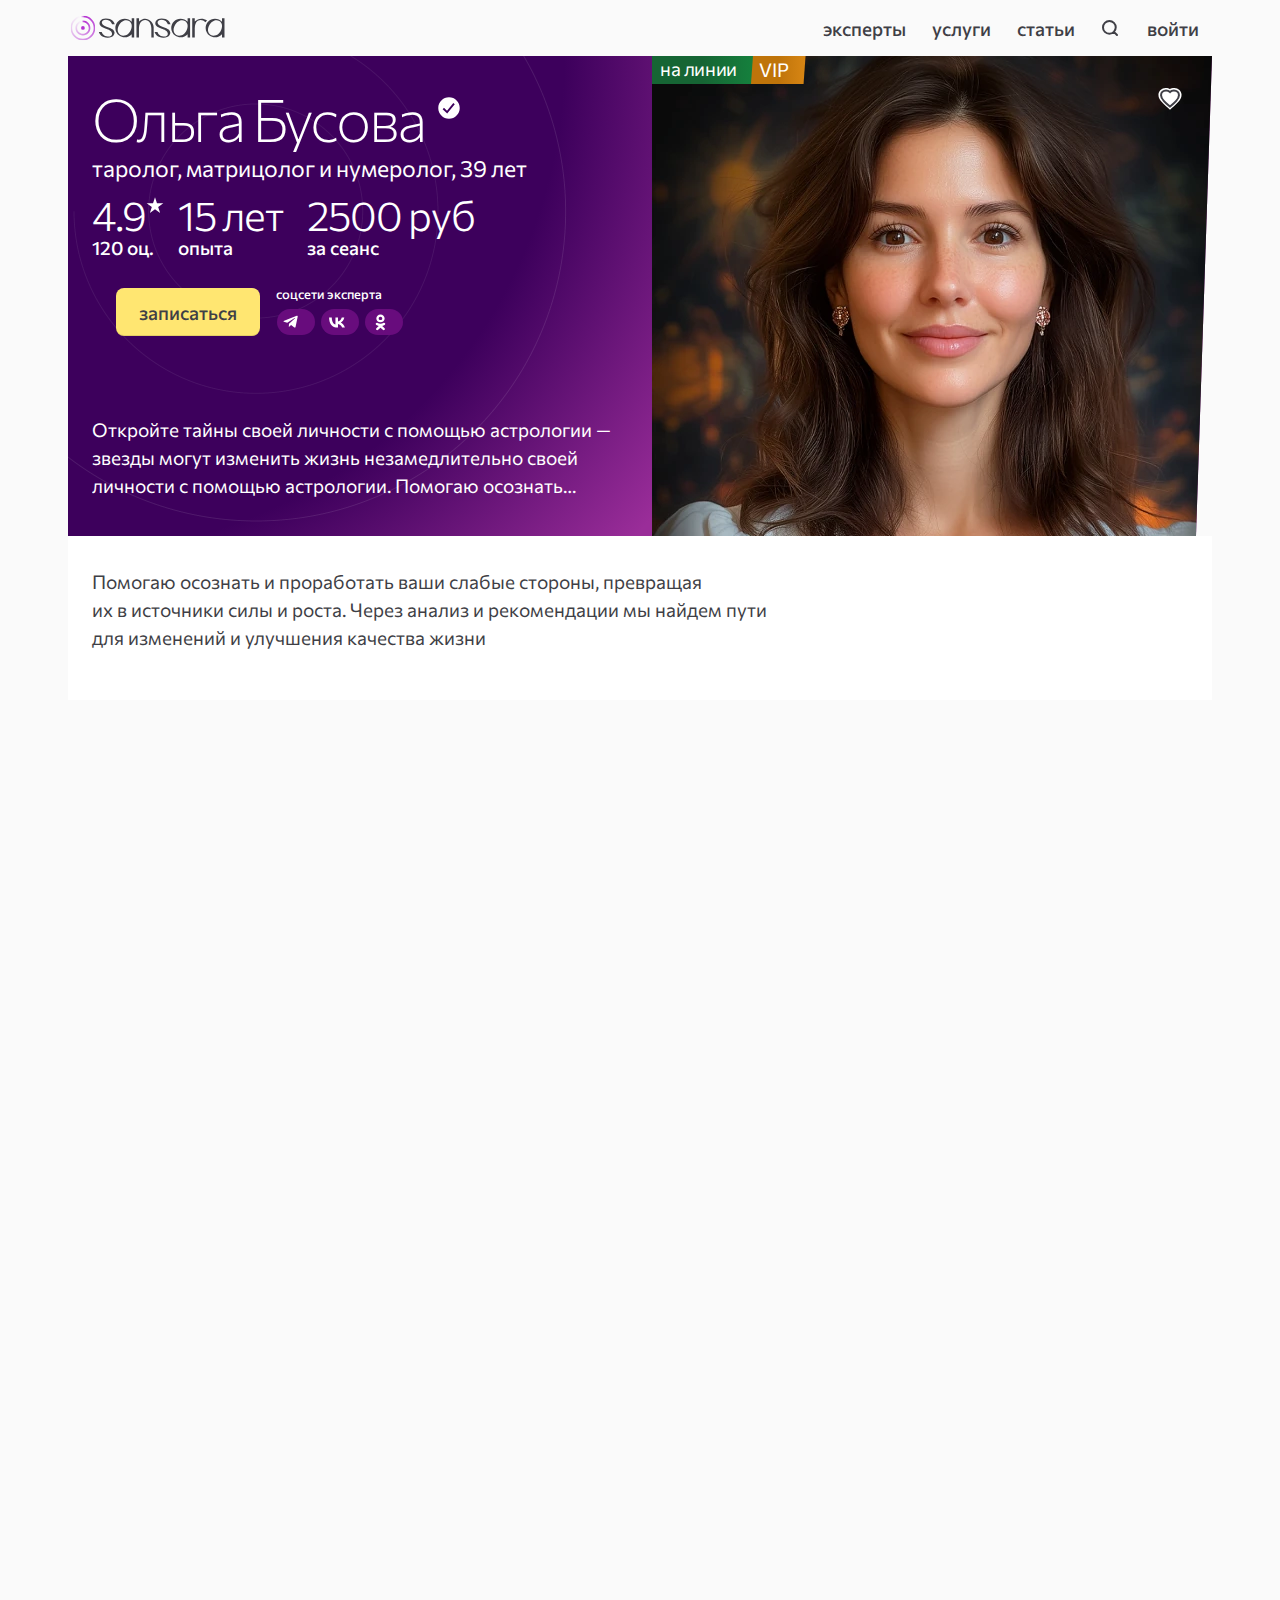
==== commit 4e7ae212: "Stable" ====
--- a/index_2.html
+++ b/index_2.html
@@ -54,7 +54,7 @@
   <link rel="stylesheet" href="css/style.css">
   <link rel="stylesheet" href="css/utils.css">
   <link rel="stylesheet" href="css/modal.css">
-  <link rel="stylesheet" href="css/page-profile.css?v0.0.8">
+  <link rel="stylesheet" href="css/page-profile.css?v0.0.11">
 </head>
 
 <body class="page-index">
@@ -68,7 +68,7 @@
               style="background-image: conic-gradient(from 350deg, rgba(255, 255, 255, 0), #B532D2 5%, rgba(255, 255, 255, 0) 100%);width: 100%;height: 100%;"
               xmlns="http://www.w3.org/1999/xhtml"></div>
           </foreignObject>
-          <g class="sign">
+          <g class="showcase-two_social-icon-sign">
             <clipPath id="clip">
               <path
                 d="M36 22.07C28.268 22.07 22 28.338 22 36.07C22 43.802 28.268 50.07 36 50.07C43.732 50.07 50 43.802 50 36.07C50 28.338 43.732 22.07 36 22.07ZM18 36.07C18 26.1289 26.0589 18.07 36 18.07C45.9411 18.07 54 26.1289 54 36.07C54 46.0111 45.9411 54.07 36 54.07C26.0589 54.07 18 46.0111 18 36.07Z"
@@ -206,33 +206,30 @@
                   <div class="showcase-two_social-nav">
                     <a class="showcase-two_social-link showcase-two_social-link--theme-tlg" href="#"
                       aria-label="Канал эксперта в Телеграме" target="_blank" rel="noopener">
-                      <svg class="showcase-two_social-icon" width="51" height="36"
-                        viewBox="0 0 51 36" fill="none" xmlns="http://www.w3.org/2000/svg">
-                        <path
-                          d="M50 17.5C50 26.6127 42.5365 34 33.3299 34H17.6701C8.46346 34 1 26.6127 1 17.5C1 8.3873 8.46346 1 17.6701 1H33.3299C42.5365 1 50 8.3873 50 17.5ZM23.6347 24.0694L26.3644 11.3025C26.6145 10.1887 25.9477 9.735 25.1559 9.96188L9.09005 16.1494C7.98566 16.5619 8.00649 17.1806 8.90251 17.4488L13.07 18.7275L22.5303 12.8494C23.0304 12.5606 23.3847 12.7256 23.0304 13.0144L15.3205 19.9238L15.0288 24.0488C15.3518 24.0455 15.666 23.8899 15.8623 23.6363L17.946 21.7181L22.1136 24.7706C22.8846 25.1831 23.4263 24.9769 23.6347 24.0694Z"
-                          fill="currentColor" />
+                      <svg class="showcase-two_social-icon" width="40" height="28"
+                        viewBox="0 0 40 28" fill="none" xmlns="http://www.w3.org/2000/svg">
+                        <rect class="showcase-two_social-icon-bg" x="1" y="1" width="38" height="26" rx="13" />
+                        <path class="showcase-two_social-icon-sign" fill-rule="evenodd" clip-rule="evenodd"
+                          d="M19.5368 18.8778L21.6778 8.86459C21.8739 7.99106 21.3509 7.63517 20.7299 7.81312L8.12923 12.6661C7.26304 12.9896 7.27938 13.4749 7.98214 13.6852L11.2508 14.6881L18.6706 10.0778C19.0629 9.85135 19.3407 9.98076 19.0629 10.2072L13.0159 15.6264L12.7871 18.8616C13.0404 18.8591 13.2869 18.737 13.4408 18.5381L15.0751 17.0337L18.3438 19.4278C18.9485 19.7514 19.3734 19.5896 19.5368 18.8778Z" />
                       </svg>
                     </a>
                     <a class="showcase-two_social-link showcase-two_social-link--theme-vk" href="#"
                       aria-label="Страница эксперта во ВКонтакте" target="_blank" rel="noopener">
-                      <svg class="showcase-two_social-icon" width="51" height="35"
-                        viewBox="0 0 51 35" fill="none" xmlns="http://www.w3.org/2000/svg">
-                        <path fill-rule="evenodd"
-                          d="M33.3299 34C42.5365 34 50 26.6127 50 17.5C50 8.3873 42.5365 1 33.3299 1H17.6701C8.46346 1 1 8.3873 1 17.5C1 26.6127 8.46346 34 17.6701 34H33.3299ZM14.5612 12H11.1031C11.2499 19.2678 14.1942 25 22.4999 25V20.3544C25.0367 20.6146 26.9549 22.5275 27.7248 25H31.3093C30.3248 21.3043 27.7374 19.2613 26.1219 18.4805C27.7374 17.5175 30.0092 15.1752 30.5519 12H27.2956C26.5888 14.5766 24.494 16.9189 22.4999 17.1401V12H19.2436V21.005C17.2242 20.4845 14.6748 17.96 14.5612 12Z"
-                          fill="currentColor" />
+                      <svg class="showcase-two_social-icon" width="40" height="28"
+                        viewBox="0 0 40 28" fill="none" xmlns="http://www.w3.org/2000/svg">
+                        <rect class="showcase-two_social-icon-bg" x="1" y="1" width="38" height="26" rx="13" />
+                        <path class="showcase-two_social-icon-sign" fill-rule="evenodd" clip-rule="evenodd"
+                          d="M11.7709 9.41187H9.05859C9.17377 15.1121 11.483 19.6079 17.9973 19.6079V15.9643C19.9869 16.1684 21.4914 17.6688 22.0952 19.6079H24.9066C24.1345 16.7094 22.1051 15.107 20.8381 14.4946C22.1051 13.7393 23.8869 11.9022 24.3126 9.41187H21.7586C21.2043 11.4327 19.5613 13.2698 17.9973 13.4433V9.41187H15.4433V16.4746C13.8595 16.0664 11.86 14.0863 11.7709 9.41187Z" />
                       </svg>
                     </a>
                     <a class="showcase-two_social-link showcase-two_social-link--theme-ok" href="#"
                       aria-label="Страница эксперта в Одноклассниках" target="_blank"
                       rel="noopener">
-                      <svg class="showcase-two_social-icon" width="51" height="35"
-                        viewBox="0 0 51 35" fill="none" xmlns="http://www.w3.org/2000/svg">
-                        <path
-                          d="M16.9146 12C16.9146 13.2143 17.8987 14.1429 19.1856 14.1429C20.4724 14.1429 21.4565 13.2143 21.4565 12C21.4565 10.7857 20.4724 9.85714 19.1856 9.85714C17.8987 9.85714 16.9146 10.7857 16.9146 12Z"
-                          fill="currentColor" />
-                        <path fill-rule="evenodd"
-                          d="M50 17.5C50 26.6127 42.5365 34 33.3299 34H17.6701C8.46346 34 1 26.6127 1 17.5C1 8.3873 8.46346 1 17.6701 1H33.3299C42.5365 1 50 8.3873 50 17.5ZM24.4845 20.3571C23.5761 20.9286 22.5163 21.3571 21.3808 21.5714L24.4088 24.4286C25.0144 25.0714 25.0144 26 24.4088 26.5714C23.7275 27.1429 22.7434 27.1429 22.1378 26.5714L19.1856 23.7857L16.2333 26.5714C15.9305 26.8571 15.4763 27 15.0978 27C14.6436 27 14.2651 26.8571 13.9623 26.5714C13.3568 25.9286 13.3568 25 13.9623 24.4286L16.9903 21.5714C15.9305 21.3571 14.8707 20.9286 13.8866 20.3571C13.1297 19.9286 12.9026 19 13.3568 18.2857C13.8109 17.5714 14.795 17.3571 15.552 17.7857C17.7473 19.0714 20.6238 19.0714 22.8191 17.7857C23.5761 17.3571 24.5602 17.5714 25.0144 18.2857C25.4686 19 25.2415 19.9286 24.4845 20.3571ZM13.8866 12C13.8866 9.21429 16.2333 7 19.1856 7C22.1378 7 24.4845 9.21429 24.4845 12C24.4845 14.7857 22.1378 17 19.1856 17C16.2333 17 13.8866 14.7857 13.8866 12Z"
-                          fill="currentColor" />
+                      <svg class="showcase-two_social-icon" width="40" height="28"
+                        viewBox="0 0 40 28" fill="none" xmlns="http://www.w3.org/2000/svg">
+                        <rect class="showcase-two_social-icon-bg" x="1" y="1" width="38" height="26" rx="13" />
+                        <path class="showcase-two_social-icon-sign" fill-rule="evenodd" clip-rule="evenodd"
+                          d="M18.2003 17.9188C19.0909 17.7507 19.9221 17.4146 20.6345 16.9664C21.2283 16.6303 21.4064 15.902 21.0501 15.3418C20.6939 14.7816 19.9221 14.6135 19.3284 14.9496C17.6066 15.958 15.3505 15.958 13.6287 14.9496C13.035 14.6135 12.2631 14.7816 11.9069 15.3418C11.5507 15.902 11.7288 16.6303 12.3225 16.9664C13.0943 17.4146 13.9255 17.7507 14.7567 17.9188L12.3819 20.1597C11.9069 20.6079 11.9069 21.3362 12.3819 21.8404C12.6194 22.0645 12.9162 22.1765 13.2724 22.1765C13.5693 22.1765 13.9255 22.0645 14.163 21.8404L16.4785 19.6555L18.794 21.8404C19.269 22.2886 20.0408 22.2886 20.5752 21.8404C21.0501 21.3922 21.0501 20.6639 20.5752 20.1597L18.2003 17.9188ZM16.4785 6.49023C14.163 6.49023 12.3225 8.22693 12.3225 10.4118C12.3225 12.5967 14.163 14.3334 16.4785 14.3334C18.794 14.3334 20.6345 12.5967 20.6345 10.4118C20.6345 8.22693 18.794 6.49023 16.4785 6.49023ZM14.6974 10.4118C14.6974 11.3642 15.4692 12.0925 16.4785 12.0925C17.4878 12.0925 18.2597 11.3642 18.2597 10.4118C18.2597 9.45942 17.4878 8.73113 16.4785 8.73113C15.4692 8.73113 14.6974 9.45942 14.6974 10.4118Z" />
                       </svg>
                     </a>
                   </div>
@@ -251,12 +248,11 @@
           </div>
           <div class="showcase-two_head">
             <div class="marker-set showcase-two_head-left">
-              <span
-                class="marker-one marker-one--size-s-m marker-one--theme-vip marker-one--theme-accent"
+              <span class="marker-one marker-one--size-m marker-one--theme-vip"
                 aria-label="Категория эксперта">
-                vip
+                VIP
               </span>
-              <span class="marker-one marker-one--size-s-m marker-one--theme-online"
+              <span class="marker-one marker-one--size-m marker-one--theme-online"
                 aria-label="Статус эксперта">
                 на линии
               </span>
--- a/css/style.css
+++ b/css/style.css
@@ -308,6 +308,7 @@
   align-items: center;
   background: var(--_bg-fill);
   block-size: var(--_self-size);
+  padding-block-end: 0.25rem;
   font-size: var(--_typo-size);
   line-height: normal;
   font-weight: var(--_typo-weight);
@@ -315,71 +316,43 @@
   clip-path: polygon(0 0, 100% 0, calc(100% - var(--_clip-path-pad)) 100%, 0% 100%);
 }
 
-.marker-one--theme-online {
-  --_bg-fill: linear-gradient(to right, var(--ui-green-800) 50%, var(--ui-green-700));
-}
-
-.marker-one--theme-offline {
-  --_bg-fill: linear-gradient(to right, var(--ui-gray-600) 50%, var(--ui-gray-500));
-}
-
-.marker-one--theme-vip {
-  --_bg-fill: linear-gradient(to right, #bf740a 50%, #d88614);
-}
-
-.marker-one--theme-top {
-  --_bg-fill: linear-gradient(to right, #ae0985 50%, #d714a6);
-}
-
 .marker-one--size-s {
   --_self-size: 1.5rem;
   --_pad-inline: 0.5rem 1rem;
   --_typo-size: var(--typo-xs-fs);
   --_typo-weight: 400;
-  padding-block-end: 0.25rem;
-}
-
-.marker-one--size-s + .marker-one--size-s,
-.marker-one--size-s-m + .marker-one--size-s-m {
+}
+
+.marker-one--size-m {
+  --_self-size: 1.75rem;
+  --_pad-inline: 0.5rem 1rem;
+  --_typo-size: var(--typo-s-fs);
+  --_typo-weight: 400;
+  letter-spacing: -.02em;
+}
+
+.marker-one + .marker-one {
   margin-inline-end: calc(var(--_clip-path-pad) * -1);
 }
 
-.marker-one--size-s:is(.marker-one--theme-vip) {
-  --_typo-size: var(--typo-2xs-fs);
-  --_typo-weight: 500;
-  padding-block-end: 0;
-  text-transform: uppercase;
-}
-
-@media (width <=767px) {
-  .marker-one--size-s-m {
-    --_self-size: 1.5rem;
-    --_pad-inline: 0.5rem 1rem;
-    --_typo-size: var(--typo-xs-fs);
-    --_typo-weight: 400;
-    padding-block-end: 0.25rem;
-  }
-}
-
-.marker-one--theme-accent {
-  padding-block-end: 0;
-  text-transform: uppercase;
-}
-
-@media (width >=768px) {
-  .marker-one--size-s-m {
-    --_self-size: 2rem;
-    --_pad-inline: 0.75rem 1.5rem;
-    --_typo-size: var(--typo-m-fs);
-    --_typo-weight: 400;
-    padding-block-end: 0.25rem;
-    letter-spacing: -.02em;
-  }
-
-  .marker-one--size-s-m:is(.marker-one--theme-accent) {
-    --_typo-size: var(--typo-s-fs);
-    --_typo-weight: 500;
-  }
+.marker-one--theme-online {
+  --_bg-fill: linear-gradient(to right, var(--ui-green-800) 50%, var(--ui-green-700));
+}
+
+.marker-one--theme-offline {
+  --_bg-fill: linear-gradient(to right, var(--ui-gray-600) 50%, var(--ui-gray-500));
+}
+
+.marker-one--theme-vip {
+  --_bg-fill: linear-gradient(to right, #bf740a 50%, #d88614);
+  padding-block-end: 0.125rem;
+  letter-spacing: .01em;
+}
+
+.marker-one--theme-top {
+  --_bg-fill: linear-gradient(to right, #ae0985 50%, #d714a6);
+  padding-block-end: 0.125rem;
+  letter-spacing: .01em;
 }
 
 .marker-set {
--- a/css/page-profile.css
+++ b/css/page-profile.css
@@ -115,7 +115,7 @@
     grid-template-columns: repeat(12, 1fr);
     background:
       left top / 75rem auto no-repeat url("/assets/images/showcase-bg-one_desktop.png?v4"),
-      radial-gradient(circle at top left, var(--primary-550) 40%, var(--primary-400) 60%);
+      radial-gradient(circle at top left, var(--primary-600) 40%, var(--primary-400) 60%);
     min-block-size: 30rem;
     gap: 2.25rem 1.5rem;
     clip-path: polygon(0 0, 100% 0, calc(100% - 1rem) 100%, 0% 100%);
@@ -128,8 +128,8 @@
   .showcase-two_body {
     background:
       left top / 38rem auto no-repeat url("/assets/images/showcase-bg-one_phone.png?v4"),
-      linear-gradient(150deg, var(--primary-550) 50%, var(--primary-400));
-    padding-block: 1rem 2rem;
+      linear-gradient(160deg, var(--primary-600) 60%, var(--primary-400));
+    padding-block: 1.5rem 2rem;
     padding-inline: 0.75rem;
   }
 }
@@ -139,7 +139,7 @@
     display: flex;
     flex-direction: column;
     justify-content: space-between;
-    padding-block: 2rem 2.25rem;
+    padding-block: 1.75rem 2.25rem;
     padding-inline: 1.5rem 0;
     grid-column: 1 / 7;
   }
@@ -158,9 +158,9 @@
   .showcase-two_title--fit-1 {
     letter-spacing: -.03em;
     /* margin-bottom: 0.75rem; */
-    font-size: var(--typo-2xl-fs);
-    line-height: 3.25rem;
-    font-weight: 300;
+    font-size: var(--typo-xl-fs);
+    line-height: 2.5rem;
+    font-weight: 400;
   }
 }
 
@@ -180,18 +180,18 @@
     /* line-height: var(--typo-l-lh-s); */
     line-height: 2rem;
     font-weight: 400;
-    margin-block: 0.25rem 0.25rem;
+    margin-block: 0.25rem 0.5rem;
   }
 }
 
 @media (width >=768px) {
   .showcase-two_title--fit-2 {
     --_clamp-amount: 3;
-    margin-block-end: 1rem;
     letter-spacing: -.02em;
     font-size: var(--typo-xl-fs);
     line-height: 2.5rem;
     font-weight: 400;
+    margin-block: .25rem 1rem;
   }
 }
 
@@ -282,7 +282,6 @@
   inset-block-start: 0;
   inset-inline-start: 0;
   color: white;
-  pointer-events: none;
 }
 
 .showcase-two_head-right {
@@ -293,19 +292,19 @@
 }
 
 @media (width <=767px) {
-  .showcase-two_head-right {
-    padding-block-start: 0.5rem;
-    padding-inline-end: 0.5rem;
-  }
-}
-
-@media (width >=768px) {
   .showcase-two_head-right {
     padding-block-start: 1rem;
     padding-inline-end: 1rem;
   }
 }
 
+@media (width >=768px) {
+  .showcase-two_head-right {
+    padding-block-start: 1.5rem;
+    padding-inline-end: 1.5rem;
+  }
+}
+
 .showcase-two_body-wrap {
   display: flex;
   flex-wrap: wrap;
@@ -336,13 +335,13 @@
 
 @media (width >=768px) {
   .showcase-two_body-wrap--fit-2 {
-    margin-block-start: 1rem;
+    margin-block-start: .5rem;
     column-gap: 1.5rem;
   }
 }
 
 .showcase-two_body-wrap--fit-3 {
-  align-items: center;
+  align-items: flex-end;
 }
 
 @media (width <=767px) {
@@ -387,12 +386,15 @@
 }
 
 .showcase-two_social {
+  position: relative;
   display: flex;
   flex-direction: column;
-  row-gap: 0.25rem;
+  row-gap: 0.375rem;
 }
 
 .showcase-two_social-label {
+  position: absolute;
+  inset-block-start: -1.375rem;
   display: block;
   text-transform: lowercase;
   font-size: var(--typo-2xs-fs);
@@ -403,7 +405,7 @@
 
 .showcase-two_social-nav {
   display: flex;
-  column-gap: 0.125rem;
+  column-gap: 0.25rem;
 }
 
 .showcase-two_social-link {
@@ -411,12 +413,6 @@
   color: white;
 }
 
-@media (hover: hover) and (pointer: fine) {
-  .showcase-two_social-link:hover {
-    color: var(--_hover-fill-color);
-  }
-}
-
 .showcase-two_social-link--theme-tlg {
   --_hover-fill-color: var(--ui-social-tlg);
 }
@@ -427,11 +423,24 @@
 
 .showcase-two_social-link--theme-ok {
   --_hover-fill-color: var(--ui-social-ok);
+}
+
+.showcase-two_social-icon-bg {
+  fill: var(--primary-500);
+}
+
+@media (hover: hover) and (pointer: fine) {
+  .showcase-two_social-link:hover .showcase-two_social-icon-bg {
+    fill: var(--_hover-fill-color);
+  }
 }
 
 .showcase-two_social-icon {
   block-size: auto;
   inline-size: 2.5rem;
+}
+
+.showcase-two_social-icon-sign {
   fill: currentColor;
 }
 
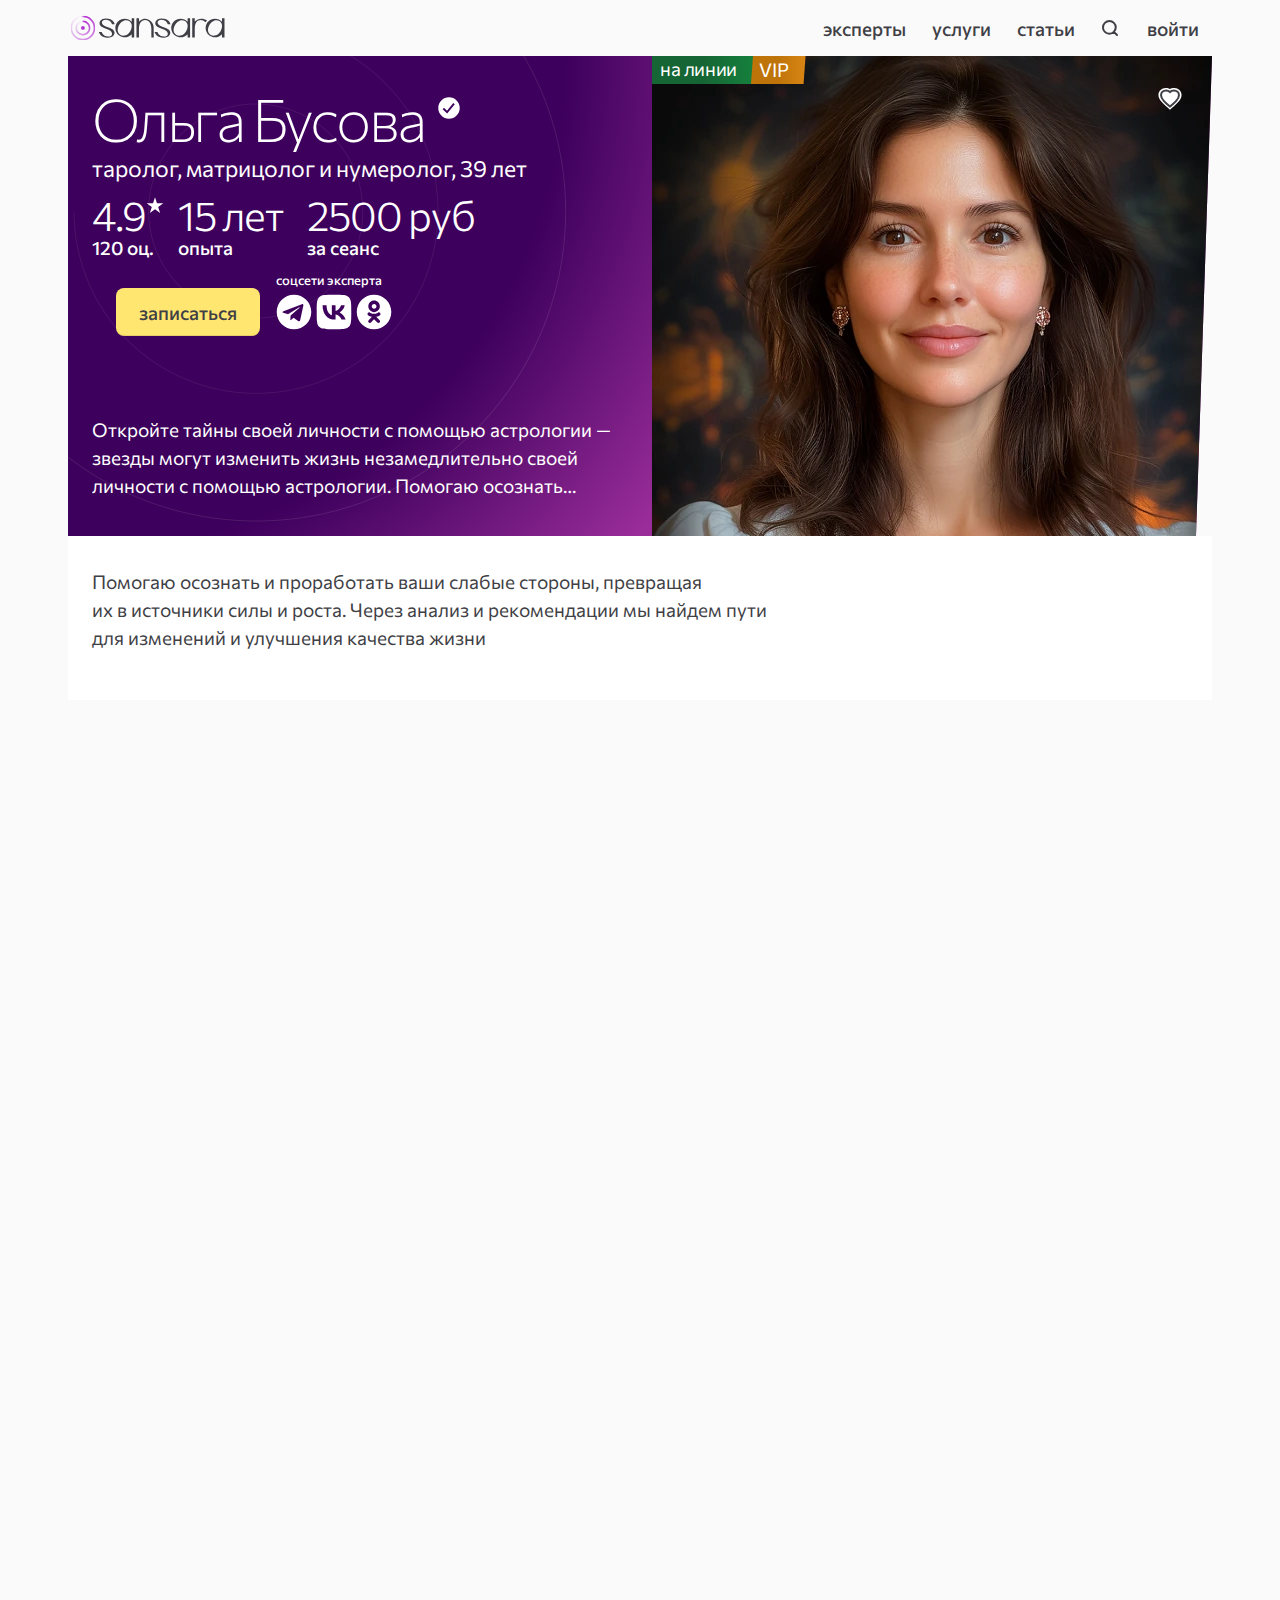
==== commit 153e7d1a: "Fix social block" ====
--- a/index_2.html
+++ b/index_2.html
@@ -54,7 +54,7 @@
   <link rel="stylesheet" href="css/style.css">
   <link rel="stylesheet" href="css/utils.css">
   <link rel="stylesheet" href="css/modal.css">
-  <link rel="stylesheet" href="css/page-profile.css?v0.0.11">
+  <link rel="stylesheet" href="css/page-profile.css?v0.0.12">
 </head>
 
 <body class="page-index">
@@ -147,6 +147,7 @@
   <main style="padding-block-end: 62.5rem;">
     <div class="bg-fafafa">
       <div class="wrapper">
+
         <section class="showcase-two showcase-two--fit-1">
           <div class="showcase-two_body">
             <div class="showcase-two_body-start">
@@ -206,30 +207,27 @@
                   <div class="showcase-two_social-nav">
                     <a class="showcase-two_social-link showcase-two_social-link--theme-tlg" href="#"
                       aria-label="Канал эксперта в Телеграме" target="_blank" rel="noopener">
-                      <svg class="showcase-two_social-icon" width="40" height="28"
-                        viewBox="0 0 40 28" fill="none" xmlns="http://www.w3.org/2000/svg">
-                        <rect class="showcase-two_social-icon-bg" x="1" y="1" width="38" height="26" rx="13" />
-                        <path class="showcase-two_social-icon-sign" fill-rule="evenodd" clip-rule="evenodd"
-                          d="M19.5368 18.8778L21.6778 8.86459C21.8739 7.99106 21.3509 7.63517 20.7299 7.81312L8.12923 12.6661C7.26304 12.9896 7.27938 13.4749 7.98214 13.6852L11.2508 14.6881L18.6706 10.0778C19.0629 9.85135 19.3407 9.98076 19.0629 10.2072L13.0159 15.6264L12.7871 18.8616C13.0404 18.8591 13.2869 18.737 13.4408 18.5381L15.0751 17.0337L18.3438 19.4278C18.9485 19.7514 19.3734 19.5896 19.5368 18.8778Z" />
+                      <svg class="showcase-two_social-icon" width="48" height="48"
+                        viewBox="0 0 48 48" fill="none" xmlns="http://www.w3.org/2000/svg">
+                        <path fill-rule="evenodd"
+                          d="M24 47.04C36.7246 47.04 47.04 36.7246 47.04 24C47.04 11.2753 36.7246 0.959961 24 0.959961C11.2753 0.959961 0.959961 11.2753 0.959961 24C0.959961 36.7246 11.2753 47.04 24 47.04ZM36.3982 15.5766L32.2164 35.0969C31.8972 36.4845 31.0672 36.7998 29.8861 36.1691L23.5017 31.5019L20.3095 34.4347C20.0089 34.8225 19.5275 35.0604 19.0326 35.0654L19.4795 28.7584L31.2907 18.194C31.8334 17.7526 31.2907 17.5003 30.5246 17.9418L16.0319 26.9293L9.64751 24.9741C8.27486 24.5642 8.24293 23.6181 9.9348 22.9874L34.5467 13.5268C35.7598 13.1799 36.7813 13.8737 36.3982 15.5766Z" />
                       </svg>
                     </a>
                     <a class="showcase-two_social-link showcase-two_social-link--theme-vk" href="#"
                       aria-label="Страница эксперта во ВКонтакте" target="_blank" rel="noopener">
-                      <svg class="showcase-two_social-icon" width="40" height="28"
-                        viewBox="0 0 40 28" fill="none" xmlns="http://www.w3.org/2000/svg">
-                        <rect class="showcase-two_social-icon-bg" x="1" y="1" width="38" height="26" rx="13" />
-                        <path class="showcase-two_social-icon-sign" fill-rule="evenodd" clip-rule="evenodd"
-                          d="M11.7709 9.41187H9.05859C9.17377 15.1121 11.483 19.6079 17.9973 19.6079V15.9643C19.9869 16.1684 21.4914 17.6688 22.0952 19.6079H24.9066C24.1345 16.7094 22.1051 15.107 20.8381 14.4946C22.1051 13.7393 23.8869 11.9022 24.3126 9.41187H21.7586C21.2043 11.4327 19.5613 13.2698 17.9973 13.4433V9.41187H15.4433V16.4746C13.8595 16.0664 11.86 14.0863 11.7709 9.41187Z" />
+                      <svg class="showcase-two_social-icon" width="48" height="48"
+                        viewBox="0 0 48 48" fill="none" xmlns="http://www.w3.org/2000/svg">
+                        <path fill-rule="evenodd"
+                          d="M4.19913 4.19913C0.959961 7.43829 0.959961 12.6516 0.959961 23.0784V24.9216C0.959961 35.3483 0.959961 40.5616 4.19913 43.8008C7.43829 47.04 12.6516 47.04 23.0784 47.04H24.9216C35.3483 47.04 40.5616 47.04 43.8008 43.8008C47.04 40.5616 47.04 35.3483 47.04 24.9216V23.0784C47.04 12.6516 47.04 7.43829 43.8008 4.19913C40.5616 0.959961 35.3483 0.959961 24.9216 0.959961H23.0784C12.6516 0.959961 7.43829 0.959961 4.19913 4.19913ZM8.73606 14.9761C8.98566 26.9569 14.976 34.1569 25.4784 34.1569H26.0738V27.3025C29.933 27.6865 32.8511 30.5089 34.0223 34.1569H39.4753C37.9776 28.7041 34.0415 25.6897 31.5839 24.5377C34.0415 23.1169 37.4975 19.6609 38.3231 14.9761H33.3694C32.2942 18.7777 29.1074 22.2337 26.0738 22.5601V14.9761H21.12V28.2625C18.048 27.4945 14.1697 23.7697 13.9969 14.9761H8.73606Z" />
                       </svg>
                     </a>
                     <a class="showcase-two_social-link showcase-two_social-link--theme-ok" href="#"
                       aria-label="Страница эксперта в Одноклассниках" target="_blank"
                       rel="noopener">
-                      <svg class="showcase-two_social-icon" width="40" height="28"
-                        viewBox="0 0 40 28" fill="none" xmlns="http://www.w3.org/2000/svg">
-                        <rect class="showcase-two_social-icon-bg" x="1" y="1" width="38" height="26" rx="13" />
-                        <path class="showcase-two_social-icon-sign" fill-rule="evenodd" clip-rule="evenodd"
-                          d="M18.2003 17.9188C19.0909 17.7507 19.9221 17.4146 20.6345 16.9664C21.2283 16.6303 21.4064 15.902 21.0501 15.3418C20.6939 14.7816 19.9221 14.6135 19.3284 14.9496C17.6066 15.958 15.3505 15.958 13.6287 14.9496C13.035 14.6135 12.2631 14.7816 11.9069 15.3418C11.5507 15.902 11.7288 16.6303 12.3225 16.9664C13.0943 17.4146 13.9255 17.7507 14.7567 17.9188L12.3819 20.1597C11.9069 20.6079 11.9069 21.3362 12.3819 21.8404C12.6194 22.0645 12.9162 22.1765 13.2724 22.1765C13.5693 22.1765 13.9255 22.0645 14.163 21.8404L16.4785 19.6555L18.794 21.8404C19.269 22.2886 20.0408 22.2886 20.5752 21.8404C21.0501 21.3922 21.0501 20.6639 20.5752 20.1597L18.2003 17.9188ZM16.4785 6.49023C14.163 6.49023 12.3225 8.22693 12.3225 10.4118C12.3225 12.5967 14.163 14.3334 16.4785 14.3334C18.794 14.3334 20.6345 12.5967 20.6345 10.4118C20.6345 8.22693 18.794 6.49023 16.4785 6.49023ZM14.6974 10.4118C14.6974 11.3642 15.4692 12.0925 16.4785 12.0925C17.4878 12.0925 18.2597 11.3642 18.2597 10.4118C18.2597 9.45942 17.4878 8.73113 16.4785 8.73113C15.4692 8.73113 14.6974 9.45942 14.6974 10.4118Z" />
+                      <svg class="showcase-two_social-icon" width="48" height="48"
+                        viewBox="0 0 48 48" fill="none" xmlns="http://www.w3.org/2000/svg">
+                        <path fill-rule="evenodd"
+                          d="M47.08 24C47.08 36.7246 36.7646 47.04 24.04 47.04C11.3154 47.04 1 36.7246 1 24C1 11.2753 11.3154 0.959961 24.04 0.959961C36.7646 0.959961 47.08 11.2753 47.08 24ZM24.1249 8.63989C19.8798 8.63989 16.4385 12.122 16.4385 16.4172C16.4385 20.7126 19.8798 24.1949 24.1249 24.1949C28.37 24.1949 31.8113 20.7126 31.8113 16.4172C31.8113 12.122 28.37 8.63989 24.1249 8.63989ZM24.1249 19.6324C22.3701 19.6324 20.9475 18.1929 20.9475 16.4174C20.9475 14.6418 22.3701 13.2024 24.1249 13.2024C25.8797 13.2024 27.3023 14.6418 27.3023 16.4174C27.3023 18.1929 25.8797 19.6324 24.1249 19.6324ZM26.8386 30.3833C29.9158 29.7491 31.7598 28.2746 31.8573 28.1954C32.7578 27.4648 32.9024 26.1338 32.1803 25.2226C31.4583 24.3115 30.143 24.1652 29.2424 24.8958C29.2233 24.9113 27.2566 26.4379 24.0206 26.4401C20.7847 26.4379 18.7764 24.9113 18.7574 24.8958C17.8567 24.1652 16.5415 24.3115 15.8194 25.2226C15.0973 26.1338 15.242 27.4648 16.1424 28.1954C16.2413 28.2757 18.1614 29.7886 21.3248 30.4079L16.916 35.07C16.1148 35.9108 16.1389 37.2495 16.9698 38.0602C17.3754 38.4559 17.8981 38.6525 18.4203 38.6525C18.9679 38.6525 19.5149 38.4361 19.925 38.0057L24.0207 33.591L28.5301 38.0343C29.3472 38.8597 30.6702 38.8583 31.4858 38.0319C32.3013 37.2054 32.3003 35.8665 31.4835 35.0413L26.8386 30.3833Z" />
                       </svg>
                     </a>
                   </div>
@@ -281,6 +279,7 @@
             </picture>
           </div>
         </section>
+
         <style>
           @media (width <=767px) {
             .promo-details__bottom {
--- a/css/page-profile.css
+++ b/css/page-profile.css
@@ -341,7 +341,7 @@
 }
 
 .showcase-two_body-wrap--fit-3 {
-  align-items: flex-end;
+  align-items: center;
 }
 
 @media (width <=767px) {
@@ -396,6 +396,7 @@
   position: absolute;
   inset-block-start: -1.375rem;
   display: block;
+  white-space: nowrap;
   text-transform: lowercase;
   font-size: var(--typo-2xs-fs);
   line-height: normal;
@@ -425,19 +426,27 @@
   --_hover-fill-color: var(--ui-social-ok);
 }
 
-.showcase-two_social-icon-bg {
-  fill: var(--primary-500);
+.showcase-two_social-icon {
+  fill: white;
+  block-size: auto;
+}
+
+@media (width <=767px) {
+  .showcase-two_social-icon {
+    inline-size: 2.25rem;
+  }
+}
+
+@media (width >=768px) {
+  .showcase-two_social-icon {
+    inline-size: 2.25rem;
+  }
 }
 
 @media (hover: hover) and (pointer: fine) {
-  .showcase-two_social-link:hover .showcase-two_social-icon-bg {
+  .showcase-two_social-link:hover .showcase-two_social-icon {
     fill: var(--_hover-fill-color);
   }
-}
-
-.showcase-two_social-icon {
-  block-size: auto;
-  inline-size: 2.5rem;
 }
 
 .showcase-two_social-icon-sign {
